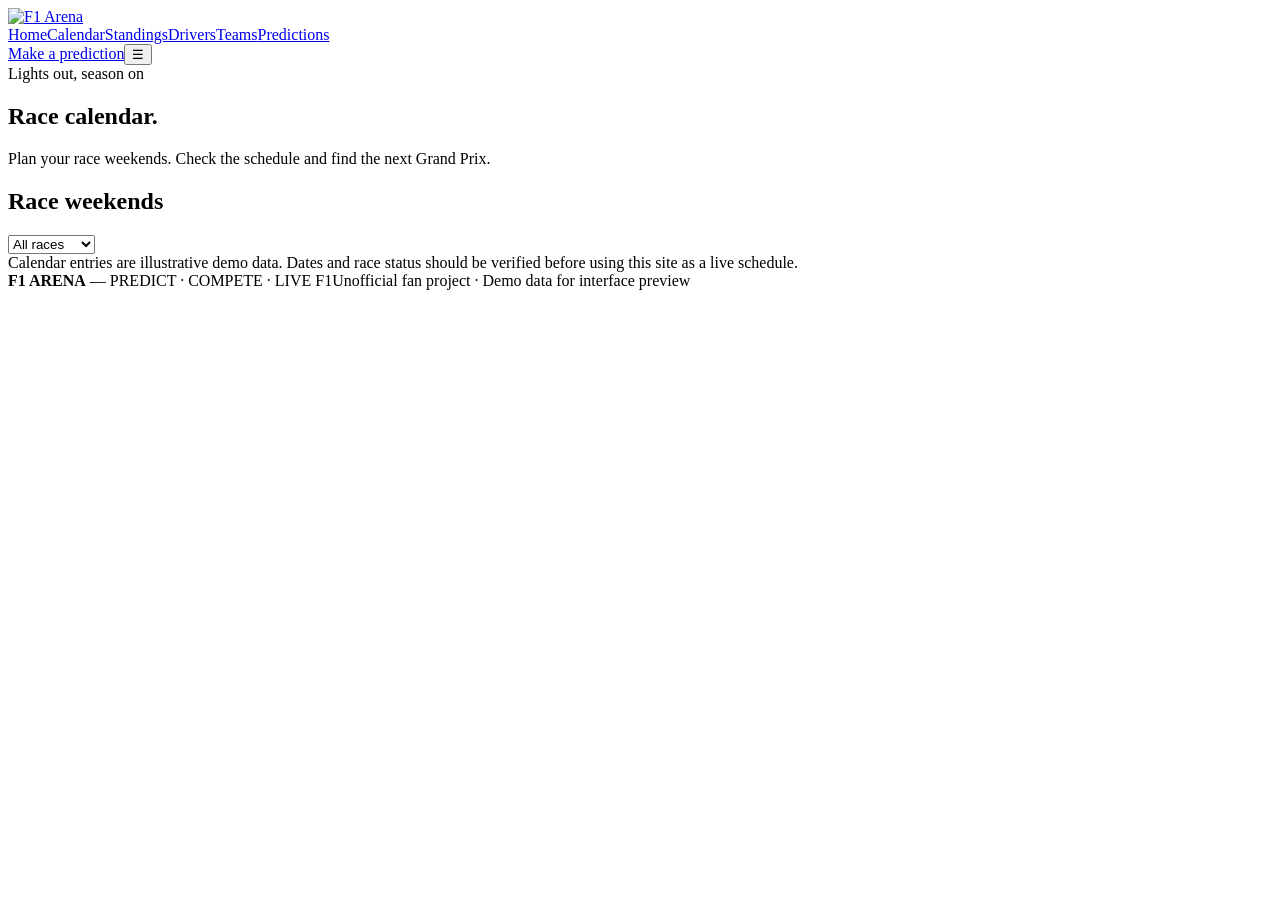
==== calendar.html @ ac56bf63 "Feat: Ajout du site, premier teste" ====
<!doctype html><html lang="en"><head><meta charset="utf-8"><meta name="viewport" content="width=device-width, initial-scale=1"><meta name="theme-color" content="#070707"><title>Calendar | F1 Arena</title><link rel="stylesheet" href="css/style.css"></head><body data-page="calendar"><header class="topbar"><div class="container nav"><a class="brand" href="index.html"><img src="assets/logo-transparent.png" alt="F1 Arena"></a><nav class="navlinks"><a data-page="home" href="index.html">Home</a><a data-page="calendar" href="calendar.html">Calendar</a><a data-page="standings" href="standings.html">Standings</a><a data-page="drivers" href="drivers.html">Drivers</a><a data-page="teams" href="teams.html">Teams</a><a data-page="predictions" href="predictions.html">Predictions</a></nav><a class="btn small" href="predictions.html">Make a prediction</a><button class="menu-toggle" aria-label="Open menu">☰</button></div></header>
<main><section class="page-hero"><div class="container"><div class="eyebrow">Lights out, season on</div><h1 class="page-title">Race calendar<span style="color:var(--red)">.</span></h1><p>Plan your race weekends. Check the schedule and find the next Grand Prix.</p></div></section><section class="section"><div class="container"><div class="section-head"><div><div class="redline"></div><h2>Race weekends</h2></div><select id="race-filter" class="field" aria-label="Filter races"><option value="all">All races</option><option value="upcoming">Upcoming</option><option value="completed">Completed</option></select></div><div class="panel" id="calendar-list"></div><div class="notice">Calendar entries are illustrative demo data. Dates and race status should be verified before using this site as a live schedule.</div></div></section></main><footer class="footer"><div class="container footer-inner"><span><strong>F1 ARENA</strong> — PREDICT · COMPETE · LIVE F1</span><span>Unofficial fan project · Demo data for interface preview</span></div></footer><script src="js/data.js"></script><script src="js/app.js"></script></body></html>
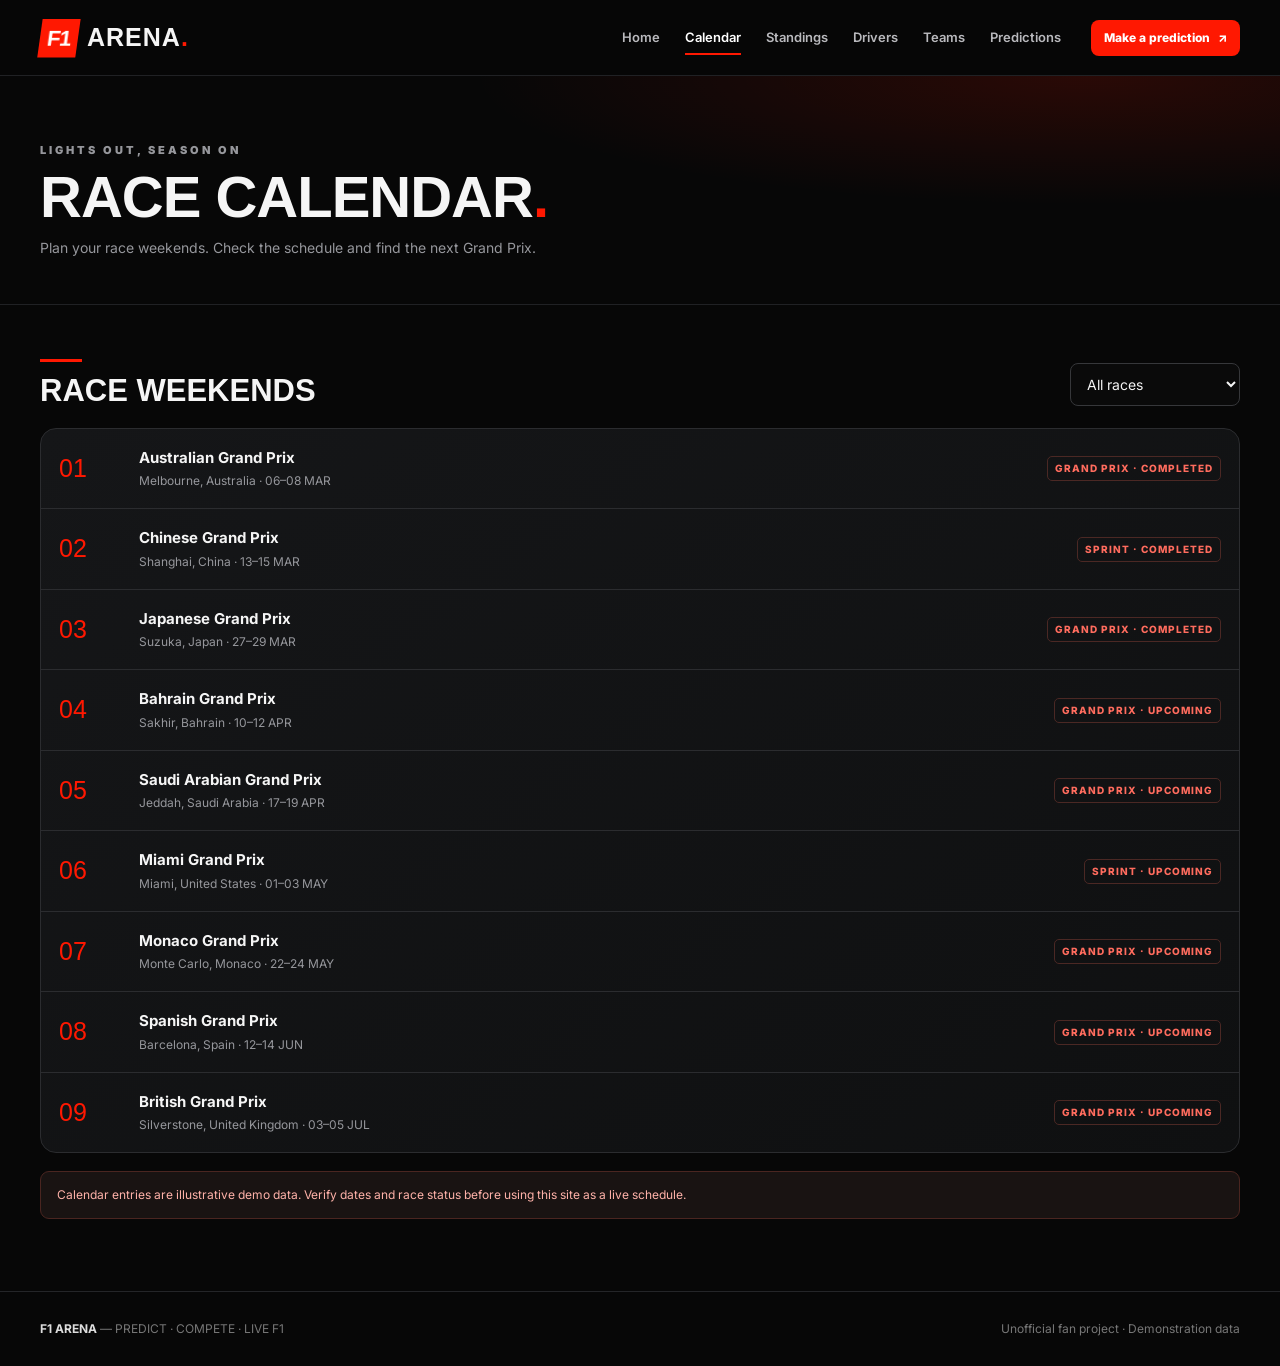
==== commit d8fbc75e: "Feat: Mise a jour du site" ====
--- a/calendar.html
+++ b/calendar.html
@@ -1,2 +1,64 @@
-<!doctype html><html lang="en"><head><meta charset="utf-8"><meta name="viewport" content="width=device-width, initial-scale=1"><meta name="theme-color" content="#070707"><title>Calendar | F1 Arena</title><link rel="stylesheet" href="css/style.css"></head><body data-page="calendar"><header class="topbar"><div class="container nav"><a class="brand" href="index.html"><img src="assets/logo-transparent.png" alt="F1 Arena"></a><nav class="navlinks"><a data-page="home" href="index.html">Home</a><a data-page="calendar" href="calendar.html">Calendar</a><a data-page="standings" href="standings.html">Standings</a><a data-page="drivers" href="drivers.html">Drivers</a><a data-page="teams" href="teams.html">Teams</a><a data-page="predictions" href="predictions.html">Predictions</a></nav><a class="btn small" href="predictions.html">Make a prediction</a><button class="menu-toggle" aria-label="Open menu">☰</button></div></header>
-<main><section class="page-hero"><div class="container"><div class="eyebrow">Lights out, season on</div><h1 class="page-title">Race calendar<span style="color:var(--red)">.</span></h1><p>Plan your race weekends. Check the schedule and find the next Grand Prix.</p></div></section><section class="section"><div class="container"><div class="section-head"><div><div class="redline"></div><h2>Race weekends</h2></div><select id="race-filter" class="field" aria-label="Filter races"><option value="all">All races</option><option value="upcoming">Upcoming</option><option value="completed">Completed</option></select></div><div class="panel" id="calendar-list"></div><div class="notice">Calendar entries are illustrative demo data. Dates and race status should be verified before using this site as a live schedule.</div></div></section></main><footer class="footer"><div class="container footer-inner"><span><strong>F1 ARENA</strong> — PREDICT · COMPETE · LIVE F1</span><span>Unofficial fan project · Demo data for interface preview</span></div></footer><script src="js/data.js"></script><script src="js/app.js"></script></body></html>
+<!doctype html>
+<html lang="en">
+<head>
+    <meta charset="utf-8">
+    <meta name="viewport" content="width=device-width, initial-scale=1">
+    <meta name="theme-color" content="#070707">
+    <title>Calendar | F1 Arena</title>
+    <meta name="description" content="Explore the F1 Arena race calendar.">
+    <link rel="stylesheet" href="css/style.css">
+</head>
+<body data-page="calendar">
+    <header class="topbar">
+        <div class="container nav">
+            <a class="brand" href="index.html" aria-label="F1 Arena home">
+                <span class="brand-mark">F1</span>
+                <span class="brand-name">ARENA<span class="brand-dot">.</span></span>
+            </a>
+            <button class="menu-toggle" type="button" aria-expanded="false" aria-controls="primary-navigation" aria-label="Open navigation">☰</button>
+            <nav class="navlinks" id="primary-navigation" aria-label="Main navigation">
+                <a data-page="home" href="index.html">Home</a>
+                <a data-page="calendar" href="calendar.html">Calendar</a>
+                <a data-page="standings" href="standings.html">Standings</a>
+                <a data-page="drivers" href="drivers.html">Drivers</a>
+                <a data-page="teams" href="teams.html">Teams</a>
+                <a data-page="predictions" href="predictions.html">Predictions</a>
+            </nav>
+            <a class="btn small nav-cta" href="predictions.html">Make a prediction <span aria-hidden="true">↗</span></a>
+        </div>
+    </header>
+    <main>
+        <section class="page-hero"><div class="container">
+            <p class="eyebrow">Lights out, season on</p><h1 class="page-title">Race calendar<span class="title-dot">.</span></h1>
+            <p>Plan your race weekends. Check the schedule and find the next Grand Prix.</p>
+        </div></section>
+        <section class="section"><div class="container">
+            <div class="section-head">
+                <div><div class="redline"></div><h2>Race weekends</h2></div>
+                <label class="visually-hidden" for="race-filter">Filter races</label>
+                <select id="race-filter" class="field"><option value="all">All races</option><option value="upcoming">Upcoming</option><option value="completed">Completed</option></select>
+            </div>
+            <div class="panel calendar-list" id="calendar-list">
+                <article class="calendar-row" data-status="completed"><div class="calendar-round">01</div><div><h3>Australian Grand Prix</h3><p>Melbourne, Australia · 06–08 MAR</p></div><span class="tag">Grand Prix · Completed</span></article>
+                <article class="calendar-row" data-status="completed"><div class="calendar-round">02</div><div><h3>Chinese Grand Prix</h3><p>Shanghai, China · 13–15 MAR</p></div><span class="tag">Sprint · Completed</span></article>
+                <article class="calendar-row" data-status="completed"><div class="calendar-round">03</div><div><h3>Japanese Grand Prix</h3><p>Suzuka, Japan · 27–29 MAR</p></div><span class="tag">Grand Prix · Completed</span></article>
+                <article class="calendar-row" data-status="upcoming"><div class="calendar-round">04</div><div><h3>Bahrain Grand Prix</h3><p>Sakhir, Bahrain · 10–12 APR</p></div><span class="tag">Grand Prix · Upcoming</span></article>
+                <article class="calendar-row" data-status="upcoming"><div class="calendar-round">05</div><div><h3>Saudi Arabian Grand Prix</h3><p>Jeddah, Saudi Arabia · 17–19 APR</p></div><span class="tag">Grand Prix · Upcoming</span></article>
+                <article class="calendar-row" data-status="upcoming"><div class="calendar-round">06</div><div><h3>Miami Grand Prix</h3><p>Miami, United States · 01–03 MAY</p></div><span class="tag">Sprint · Upcoming</span></article>
+                <article class="calendar-row" data-status="upcoming"><div class="calendar-round">07</div><div><h3>Monaco Grand Prix</h3><p>Monte Carlo, Monaco · 22–24 MAY</p></div><span class="tag">Grand Prix · Upcoming</span></article>
+                <article class="calendar-row" data-status="upcoming"><div class="calendar-round">08</div><div><h3>Spanish Grand Prix</h3><p>Barcelona, Spain · 12–14 JUN</p></div><span class="tag">Grand Prix · Upcoming</span></article>
+                <article class="calendar-row" data-status="upcoming"><div class="calendar-round">09</div><div><h3>British Grand Prix</h3><p>Silverstone, United Kingdom · 03–05 JUL</p></div><span class="tag">Grand Prix · Upcoming</span></article>
+            </div>
+            <p class="notice">Calendar entries are illustrative demo data. Verify dates and race status before using this site as a live schedule.</p>
+        </div></section>
+    </main>
+    <footer class="footer">
+        <div class="container footer-inner">
+            <span><strong>F1 ARENA</strong> — PREDICT · COMPETE · LIVE F1</span>
+            <span>Unofficial fan project · Demonstration data</span>
+        </div>
+    </footer>
+    <script src="js/data.js"></script>
+    <script src="js/app.js"></script>
+</body>
+</html>
--- a/css/style.css
+++ b/css/style.css
@@ -0,0 +1,1049 @@
+/* =========================================================
+   F1 ARENA — DESIGN SYSTEM
+   Direction artistique : carbone, rouge course, contraste net
+   CSS écrit manuellement, organisé par composants.
+   ========================================================= */
+
+/* 01. Fondations */
+@import url('https://fonts.googleapis.com/css2?family=Barlow+Condensed:wght@500;600;700;800;900&family=Inter:wght@400;500;600;700;800&display=swap');
+
+:root {
+    --color-red: #ff1801;
+    --color-red-dark: #d91605;
+    --color-background: #070707;
+    --color-surface: #111214;
+    --color-surface-raised: #17181a;
+    --color-border: #2b2c2f;
+    --color-text: #f5f5f5;
+    --color-text-soft: #b8b8bc;
+    --color-muted: #96979c;
+    --color-green: #77e0a0;
+
+    --font-body: 'Inter', Arial, sans-serif;
+    --font-display: 'Barlow Condensed', Impact, sans-serif;
+
+    --radius-small: 8px;
+    --radius-medium: 12px;
+    --radius-large: 16px;
+
+    --content-width: 1200px;
+    --page-gutter: 20px;
+}
+
+/* 02. Reset et styles généraux */
+* {
+    box-sizing: border-box;
+}
+
+html {
+    scroll-behavior: smooth;
+}
+
+body {
+    margin: 0;
+    background: var(--color-background);
+    color: var(--color-text);
+    font-family: var(--font-body);
+    font-size: 14px;
+    line-height: 1.5;
+}
+
+img {
+    display: block;
+    max-width: 100%;
+}
+
+a {
+    color: inherit;
+    text-decoration: none;
+}
+
+button,
+input,
+select,
+textarea {
+    font: inherit;
+}
+
+button,
+.btn {
+    display: inline-flex;
+    align-items: center;
+    justify-content: center;
+    gap: 8px;
+    padding: 12px 17px;
+    border: 1px solid transparent;
+    border-radius: var(--radius-small);
+    background: var(--color-red);
+    color: #fff;
+    font-weight: 800;
+    cursor: pointer;
+    transition: background-color .2s ease, border-color .2s ease, transform .2s ease;
+}
+
+button:hover,
+.btn:hover {
+    background: var(--color-red-dark);
+    transform: translateY(-1px);
+}
+
+button:focus-visible,
+a:focus-visible,
+input:focus-visible,
+select:focus-visible {
+    outline: 2px solid var(--color-red);
+    outline-offset: 3px;
+}
+
+.btn.secondary {
+    border-color: #555;
+    background: transparent;
+    color: #fff;
+}
+
+.btn.secondary:hover {
+    border-color: var(--color-red);
+    background: rgba(255, 24, 1, .08);
+}
+
+.btn.small {
+    padding: 8px 12px;
+    font-size: 12px;
+}
+
+/* 03. Conteneur et navigation */
+.container {
+    width: min(var(--content-width), calc(100% - 2 * var(--page-gutter)));
+    margin-inline: auto;
+}
+
+.topbar {
+    position: sticky;
+    z-index: 20;
+    top: 0;
+    height: 76px;
+    border-bottom: 1px solid #202124;
+    background: rgba(7, 7, 7, .94);
+    backdrop-filter: blur(16px);
+}
+
+.nav {
+    display: flex;
+    align-items: center;
+    gap: 30px;
+    height: 100%;
+}
+
+.brand {
+    display: flex;
+    align-items: center;
+    margin-right: auto;
+}
+
+.brand img {
+    width: 150px;
+    max-height: 48px;
+    object-fit: contain;
+}
+
+.navlinks {
+    display: flex;
+    align-items: center;
+    gap: 25px;
+}
+
+.navlinks a {
+    position: relative;
+    padding-block: 8px;
+    color: #b9b9bd;
+    font-size: 13px;
+    font-weight: 600;
+    transition: color .2s ease;
+}
+
+.navlinks a:hover,
+.navlinks a.active {
+    color: #fff;
+}
+
+.navlinks a.active::after {
+    position: absolute;
+    right: 0;
+    bottom: 0;
+    left: 0;
+    height: 2px;
+    background: var(--color-red);
+    content: '';
+}
+
+.menu-toggle {
+    display: none;
+    padding: 9px 12px;
+    border-color: var(--color-border);
+    background: #1c1d1f;
+}
+
+/* 04. Accueil et grands titres */
+.hero {
+    position: relative;
+    display: flex;
+    align-items: center;
+    min-height: 530px;
+    overflow: hidden;
+    background:
+        radial-gradient(ellipse at 76% 50%, rgba(255, 24, 1, .19), transparent 42%),
+        linear-gradient(115deg, #090909 25%, #141112 70%, #080808);
+}
+
+.hero::after {
+    position: absolute;
+    top: 0;
+    right: -5%;
+    width: 57%;
+    height: 100%;
+    background:
+        linear-gradient(110deg, transparent, rgba(255, 24, 1, .06)),
+        repeating-linear-gradient(
+            135deg,
+            transparent 0 70px,
+            rgba(255, 255, 255, .025) 71px 73px
+        );
+    content: '';
+    transform: skewX(-12deg);
+    pointer-events: none;
+}
+
+.hero-content {
+    position: relative;
+    z-index: 1;
+    max-width: 610px;
+    padding-block: 72px;
+}
+
+.eyebrow {
+    color: var(--color-red);
+    font-size: 11px;
+    font-weight: 900;
+    letter-spacing: 3px;
+    text-transform: uppercase;
+}
+
+.hero h1,
+.page-title {
+    margin: 18px 0;
+    font-family: var(--font-display);
+    font-size: clamp(48px, 7vw, 86px);
+    font-weight: 900;
+    line-height: .92;
+    letter-spacing: -1px;
+    text-transform: uppercase;
+}
+
+.hero h1 span {
+    color: var(--color-red);
+}
+
+.hero p {
+    max-width: 490px;
+    color: var(--color-text-soft);
+    font-size: 15px;
+}
+
+.actions {
+    display: flex;
+    flex-wrap: wrap;
+    gap: 12px;
+    margin-top: 27px;
+}
+
+.hero-stats {
+    display: flex;
+    gap: 34px;
+    margin-top: 42px;
+}
+
+.stat strong {
+    display: block;
+    font-family: var(--font-display);
+    font-size: 28px;
+}
+
+.stat span {
+    color: var(--color-muted);
+    font-size: 10px;
+    letter-spacing: 1.4px;
+    text-transform: uppercase;
+}
+
+.page-hero {
+    padding: 55px 0 32px;
+    border-bottom: 1px solid #202124;
+    background: radial-gradient(ellipse at 85% 0, rgba(255, 24, 1, .14), transparent 40%);
+}
+
+.page-title {
+    margin: 10px 0;
+    font-size: 58px;
+}
+
+.page-hero p {
+    max-width: 620px;
+    color: var(--color-muted);
+}
+
+/* 05. Sections et grilles */
+.section {
+    padding-block: 54px;
+}
+
+.section-head {
+    display: flex;
+    align-items: flex-end;
+    justify-content: space-between;
+    gap: 20px;
+    margin-bottom: 22px;
+}
+
+.section-head h2,
+.panel-title {
+    margin: 0;
+    font-family: var(--font-display);
+    font-size: 31px;
+    font-weight: 800;
+    line-height: 1;
+    text-transform: uppercase;
+}
+
+.section-head p {
+    margin: 8px 0 0;
+    color: var(--color-muted);
+}
+
+.redline {
+    width: 42px;
+    height: 3px;
+    margin-bottom: 13px;
+    background: var(--color-red);
+}
+
+.grid {
+    display: grid;
+    gap: 16px;
+}
+
+.grid.three {
+    grid-template-columns: repeat(3, minmax(0, 1fr));
+}
+
+.grid.two {
+    grid-template-columns: repeat(2, minmax(0, 1fr));
+}
+
+/* 06. Cartes et panneaux */
+.card,
+.panel {
+    overflow: hidden;
+    border: 1px solid var(--color-border);
+    border-radius: var(--radius-large);
+    background: linear-gradient(145deg, #151618, #0f1011);
+}
+
+.card-pad {
+    padding: 22px;
+}
+
+.race-card {
+    position: relative;
+    display: flex;
+    min-height: 210px;
+    flex-direction: column;
+    justify-content: flex-end;
+    padding: 22px;
+    background:
+        linear-gradient(0deg, rgba(0, 0, 0, .95), rgba(0, 0, 0, .1)),
+        radial-gradient(circle at 80% 20%, rgba(255, 24, 1, .28), transparent 36%),
+        #191a1c;
+}
+
+.round {
+    color: var(--color-red);
+    font-size: 10px;
+    font-weight: 900;
+    letter-spacing: 2px;
+}
+
+.race-card h3 {
+    margin: 5px 0;
+    font-family: var(--font-display);
+    font-size: 29px;
+    text-transform: uppercase;
+}
+
+.race-card p {
+    margin: 0;
+    color: #aaa;
+}
+
+.tag {
+    display: inline-block;
+    padding: 4px 7px;
+    border: 1px solid #4b2824;
+    border-radius: 5px;
+    color: #ff6c5e;
+    font-size: 10px;
+    font-weight: 800;
+    letter-spacing: 1px;
+    text-transform: uppercase;
+}
+
+.panel {
+    padding: 22px;
+}
+
+/* 07. Classements et tableaux */
+.table-wrap {
+    overflow-x: auto;
+}
+
+table {
+    width: 100%;
+    border-collapse: collapse;
+    white-space: nowrap;
+}
+
+th {
+    padding: 13px 12px;
+    border-bottom: 1px solid var(--color-border);
+    color: var(--color-muted);
+    font-size: 10px;
+    font-weight: 700;
+    letter-spacing: 1.2px;
+    text-align: left;
+    text-transform: uppercase;
+}
+
+td {
+    padding: 14px 12px;
+    border-bottom: 1px solid #242528;
+    font-size: 13px;
+}
+
+tbody tr:last-child td {
+    border-bottom: 0;
+}
+
+tbody tr:hover {
+    background: #1b1c1f;
+}
+
+.pos {
+    width: 35px;
+    color: #777;
+    font-family: var(--font-display);
+    font-size: 20px;
+    font-weight: 800;
+}
+
+.pos.top {
+    color: var(--color-red);
+}
+
+.driver-cell {
+    display: flex;
+    align-items: center;
+    gap: 11px;
+    font-weight: 700;
+}
+
+.driver-avatar {
+    display: grid;
+    width: 32px;
+    height: 32px;
+    place-items: center;
+    border: 1px solid #4a4a4a;
+    border-radius: 50%;
+    background: linear-gradient(145deg, #333, #151515);
+    color: #fff;
+    font-family: var(--font-display);
+    font-weight: 900;
+}
+
+.team-mark {
+    display: inline-block;
+    width: 3px;
+    height: 23px;
+    margin-right: 8px;
+    border-radius: 3px;
+    background: var(--color-red);
+    vertical-align: middle;
+}
+
+.points {
+    font-weight: 800;
+    text-align: right;
+}
+
+.muted {
+    color: var(--color-muted);
+}
+
+.bar {
+    height: 5px;
+    overflow: hidden;
+    margin-top: 10px;
+    border-radius: 5px;
+    background: #292a2d;
+}
+
+.bar span {
+    display: block;
+    height: 100%;
+    background: var(--color-red);
+}
+
+/* 08. Champs, filtres et formulaires */
+.filters {
+    display: flex;
+    flex-wrap: wrap;
+    gap: 10px;
+    margin: 20px 0;
+}
+
+.field {
+    min-width: 170px;
+    padding: 11px 12px;
+    border: 1px solid #36373a;
+    border-radius: var(--radius-small);
+    outline: none;
+    background: #0a0a0a;
+    color: var(--color-text);
+}
+
+.field:focus {
+    border-color: var(--color-red);
+}
+
+.prediction-form {
+    display: grid;
+    grid-template-columns: repeat(3, minmax(0, 1fr));
+    gap: 14px;
+}
+
+.prediction-field {
+    padding: 15px;
+    border: 1px solid var(--color-border);
+    border-radius: 10px;
+    background: var(--color-surface-raised);
+}
+
+.prediction-field label {
+    display: block;
+    margin-bottom: 10px;
+    font-size: 12px;
+    font-weight: 800;
+}
+
+.prediction-field select {
+    width: 100%;
+    min-width: 0;
+}
+
+.notice {
+    margin: 18px 0;
+    padding: 14px 16px;
+    border: 1px solid #4a2520;
+    border-radius: 9px;
+    background: #191312;
+    color: #ffb2a9;
+    font-size: 12px;
+}
+
+.empty {
+    padding: 35px;
+    color: var(--color-muted);
+    text-align: center;
+}
+
+/* 09. Pilotes et écuries */
+.driver-grid {
+    display: grid;
+    grid-template-columns: repeat(4, minmax(0, 1fr));
+    gap: 14px;
+}
+
+.driver-card {
+    padding: 0;
+}
+
+.driver-top {
+    display: flex;
+    align-items: flex-start;
+    justify-content: space-between;
+    height: 100px;
+    padding: 18px;
+    border-bottom: 3px solid var(--color-red);
+    background:
+        radial-gradient(circle at 80% 30%, rgba(255, 24, 1, .24), transparent 35%),
+        #191a1c;
+}
+
+.driver-number {
+    color: #eee;
+    font-family: var(--font-display);
+    font-size: 48px;
+    font-weight: 900;
+    line-height: 1;
+}
+
+.driver-card h3 {
+    margin: 0;
+    font-family: var(--font-display);
+    font-size: 24px;
+    text-transform: uppercase;
+}
+
+.driver-card .muted {
+    font-size: 12px;
+}
+
+.driver-meta {
+    display: flex;
+    justify-content: space-between;
+    margin-top: 18px;
+    padding-top: 14px;
+    border-top: 1px solid var(--color-border);
+}
+
+.team-grid {
+    display: grid;
+    grid-template-columns: repeat(2, minmax(0, 1fr));
+    gap: 16px;
+}
+
+.team-card {
+    position: relative;
+    padding: 22px;
+}
+
+.team-card::before {
+    position: absolute;
+    top: 0;
+    bottom: 0;
+    left: 0;
+    width: 4px;
+    background: var(--team-color, var(--color-red));
+    content: '';
+}
+
+.team-card h3 {
+    margin: 0;
+    font-family: var(--font-display);
+    font-size: 28px;
+    text-transform: uppercase;
+}
+
+.team-drivers {
+    display: flex;
+    flex-wrap: wrap;
+    gap: 8px;
+    margin: 18px 0;
+}
+
+.pill {
+    padding: 8px 10px;
+    border: 1px solid #333438;
+    border-radius: 7px;
+    color: #ddd;
+    font-size: 12px;
+}
+
+/* 10. Indicateurs, calendrier et pied de page */
+.kpi-grid {
+    display: grid;
+    grid-template-columns: repeat(4, minmax(0, 1fr));
+    gap: 12px;
+}
+
+.kpi {
+    padding: 20px;
+    border: 1px solid var(--color-border);
+    border-radius: var(--radius-medium);
+    background: var(--color-surface);
+}
+
+.kpi strong {
+    display: block;
+    font-family: var(--font-display);
+    font-size: 34px;
+}
+
+.kpi span {
+    color: var(--color-muted);
+    font-size: 10px;
+    letter-spacing: 1px;
+    text-transform: uppercase;
+}
+
+.calendar-row {
+    display: grid;
+    grid-template-columns: 65px 1fr auto;
+    align-items: center;
+    gap: 15px;
+    padding: 18px;
+    border-bottom: 1px solid var(--color-border);
+}
+
+.calendar-row:last-child {
+    border-bottom: 0;
+}
+
+.calendar-round {
+    color: var(--color-red);
+    font-family: var(--font-display);
+    font-size: 25px;
+}
+
+.calendar-row h3 {
+    margin: 0;
+    font-size: 15px;
+}
+
+.calendar-row p {
+    margin: 3px 0 0;
+    color: var(--color-muted);
+    font-size: 12px;
+}
+
+.mobile-only {
+    display: none;
+}
+
+.footer {
+    padding: 28px 0;
+    border-top: 1px solid #242528;
+    color: #777;
+    font-size: 12px;
+}
+
+.footer-inner {
+    display: flex;
+    flex-wrap: wrap;
+    justify-content: space-between;
+    gap: 20px;
+}
+
+.footer strong {
+    color: #ddd;
+}
+
+/* 11. Adaptation tablette */
+@media (max-width: 900px) {
+    .navlinks {
+        gap: 14px;
+    }
+
+    .navlinks a {
+        font-size: 12px;
+    }
+
+    .driver-grid {
+        grid-template-columns: repeat(2, minmax(0, 1fr));
+    }
+
+    .grid.three {
+        grid-template-columns: repeat(2, minmax(0, 1fr));
+    }
+
+    .prediction-form {
+        grid-template-columns: repeat(2, minmax(0, 1fr));
+    }
+
+    .kpi-grid {
+        grid-template-columns: repeat(2, minmax(0, 1fr));
+    }
+}
+
+/* 12. Adaptation mobile */
+@media (max-width: 650px) {
+    :root {
+        --page-gutter: 14px;
+    }
+
+    .topbar {
+        height: 66px;
+    }
+
+    .brand img {
+        width: 125px;
+    }
+
+    .menu-toggle {
+        display: inline-flex;
+    }
+
+    .nav {
+        gap: 12px;
+    }
+
+    .navlinks {
+        position: absolute;
+        top: 65px;
+        right: 0;
+        left: 0;
+        display: none;
+        align-items: stretch;
+        flex-direction: column;
+        gap: 0;
+        padding: 18px 22px;
+        border-bottom: 1px solid var(--color-border);
+        background: #0b0b0b;
+    }
+
+    .navlinks.open {
+        display: flex;
+    }
+
+    .navlinks a {
+        padding: 12px 0;
+        font-size: 14px;
+    }
+
+    .navlinks a.active::after {
+        display: none;
+    }
+
+    .nav .btn {
+        display: none;
+    }
+
+    .hero {
+        min-height: 470px;
+    }
+
+    .hero-content {
+        padding-block: 50px;
+    }
+
+    .hero h1 {
+        font-size: 58px;
+    }
+
+    .hero-stats {
+        gap: 20px;
+    }
+
+    .stat strong {
+        font-size: 24px;
+    }
+
+    .section {
+        padding-block: 38px;
+    }
+
+    .grid.three,
+    .grid.two,
+    .team-grid {
+        grid-template-columns: 1fr;
+    }
+
+    .driver-grid {
+        grid-template-columns: repeat(2, minmax(0, 1fr));
+        gap: 10px;
+    }
+
+    .driver-top {
+        height: 85px;
+        padding: 13px;
+    }
+
+    .driver-number {
+        font-size: 37px;
+    }
+
+    .driver-card .card-pad {
+        padding: 14px;
+    }
+
+    .driver-card h3 {
+        font-size: 20px;
+    }
+
+    .prediction-form {
+        grid-template-columns: 1fr;
+    }
+
+    .page-title {
+        font-size: 48px;
+    }
+
+    .calendar-row {
+        grid-template-columns: 44px 1fr;
+        gap: 10px;
+    }
+
+    .calendar-row .tag {
+        grid-column: 2;
+        justify-self: start;
+    }
+
+    .section-head {
+        align-items: flex-start;
+        flex-direction: column;
+    }
+
+    .kpi-grid {
+        gap: 8px;
+    }
+
+    .kpi {
+        padding: 14px;
+    }
+
+    .kpi strong {
+        font-size: 28px;
+    }
+}
+
+
+/* 13. Ajustements du HTML manuel */
+[hidden] { display: none !important; }
+
+.brand {
+    display: inline-flex;
+    align-items: center;
+    gap: 9px;
+    margin-right: auto;
+    white-space: nowrap;
+}
+.brand-mark {
+    display: grid;
+    width: 38px;
+    height: 38px;
+    place-items: center;
+    transform: skewX(-8deg);
+    background: var(--color-red);
+    color: #fff;
+    font-family: var(--font-display);
+    font-size: 22px;
+    font-weight: 900;
+    letter-spacing: -1px;
+}
+.brand-name {
+    font-family: var(--font-display);
+    font-size: 25px;
+    font-weight: 900;
+    letter-spacing: 1px;
+}
+.brand-dot, .title-dot { color: var(--color-red); }
+.hero-layout {
+    display: flex;
+    align-items: center;
+    justify-content: space-between;
+    gap: 36px;
+}
+.hero-visual {
+    position: relative;
+    display: flex;
+    width: min(40%, 420px);
+    min-height: 330px;
+    flex-direction: column;
+    justify-content: center;
+    overflow: hidden;
+    padding: 30px;
+    border: 1px solid #343436;
+    background:
+        linear-gradient(145deg, rgba(255,24,1,.22), transparent 52%),
+        repeating-linear-gradient(135deg, #141416 0 16px, #191a1c 16px 32px);
+}
+.visual-number {
+    color: rgba(255,255,255,.92);
+    font-family: var(--font-display);
+    font-size: clamp(100px, 18vw, 210px);
+    font-weight: 900;
+    line-height: .8;
+    letter-spacing: -10px;
+}
+.visual-line {
+    width: 100%;
+    height: 5px;
+    margin-top: 30px;
+    background: var(--color-red);
+}
+.hero-visual p {
+    margin: 15px 0 0;
+    font-family: var(--font-display);
+    font-size: 25px;
+    font-weight: 900;
+    letter-spacing: 3px;
+    line-height: 1;
+}
+.section-topless { padding-top: 0; }
+.progress-label {
+    margin-top: 10px !important;
+    font-size: 11px;
+}
+.progress-label strong { color: #fff; }
+.data-note {
+    margin-top: 16px;
+    color: var(--color-muted);
+    font-size: 11px;
+}
+.align-right { text-align: right; }
+.section-head-spaced { margin-top: 40px; }
+.panel-title-spaced { margin-top: 8px; }
+.prediction-actions {
+    display: flex;
+    flex-wrap: wrap;
+    align-items: center;
+    gap: 10px;
+    grid-column: 1 / -1;
+}
+.form-message { margin-top: 16px; }
+.how-step {
+    display: flex;
+    gap: 14px;
+    padding: 18px 0;
+    border-bottom: 1px solid var(--color-border);
+}
+.how-step:last-of-type { margin-bottom: 22px; }
+.step-number {
+    color: var(--color-red);
+    font-family: var(--font-display);
+    font-size: 25px;
+    font-weight: 900;
+}
+.how-step h3 { margin: 0 0 4px; }
+.how-step p { margin: 0; color: var(--color-muted); }
+.visually-hidden {
+    position: absolute;
+    width: 1px;
+    height: 1px;
+    overflow: hidden;
+    clip: rect(0, 0, 0, 0);
+    white-space: nowrap;
+    clip-path: inset(50%);
+}
+.driver-card { border-top: 0; }
+.driver-card .driver-top {
+    border-bottom-color: var(--team-color, var(--color-red));
+    background:
+        radial-gradient(circle at 80% 30%, color-mix(in srgb, var(--team-color, var(--color-red)) 25%, transparent), transparent 35%),
+        #191a1c;
+}
+.driver-team { margin: 0 0 5px; color: var(--color-muted); font-size: 12px; }
+.team-card { padding: 22px; }
+.team-card .eyebrow { margin: 0 0 8px; }
+.calendar-list { padding: 0; }
+.calendar-row[hidden] { display: none !important; }
+
+@media (max-width: 900px) {
+    .hero-visual { width: 35%; min-height: 280px; }
+}
+@media (max-width: 650px) {
+    .hero-layout { display: block; }
+    .hero-visual { display: none; }
+    .brand { gap: 7px; }
+    .brand-mark { width: 33px; height: 33px; font-size: 19px; }
+    .brand-name { font-size: 22px; }
+    .prediction-actions { grid-column: auto; }
+}
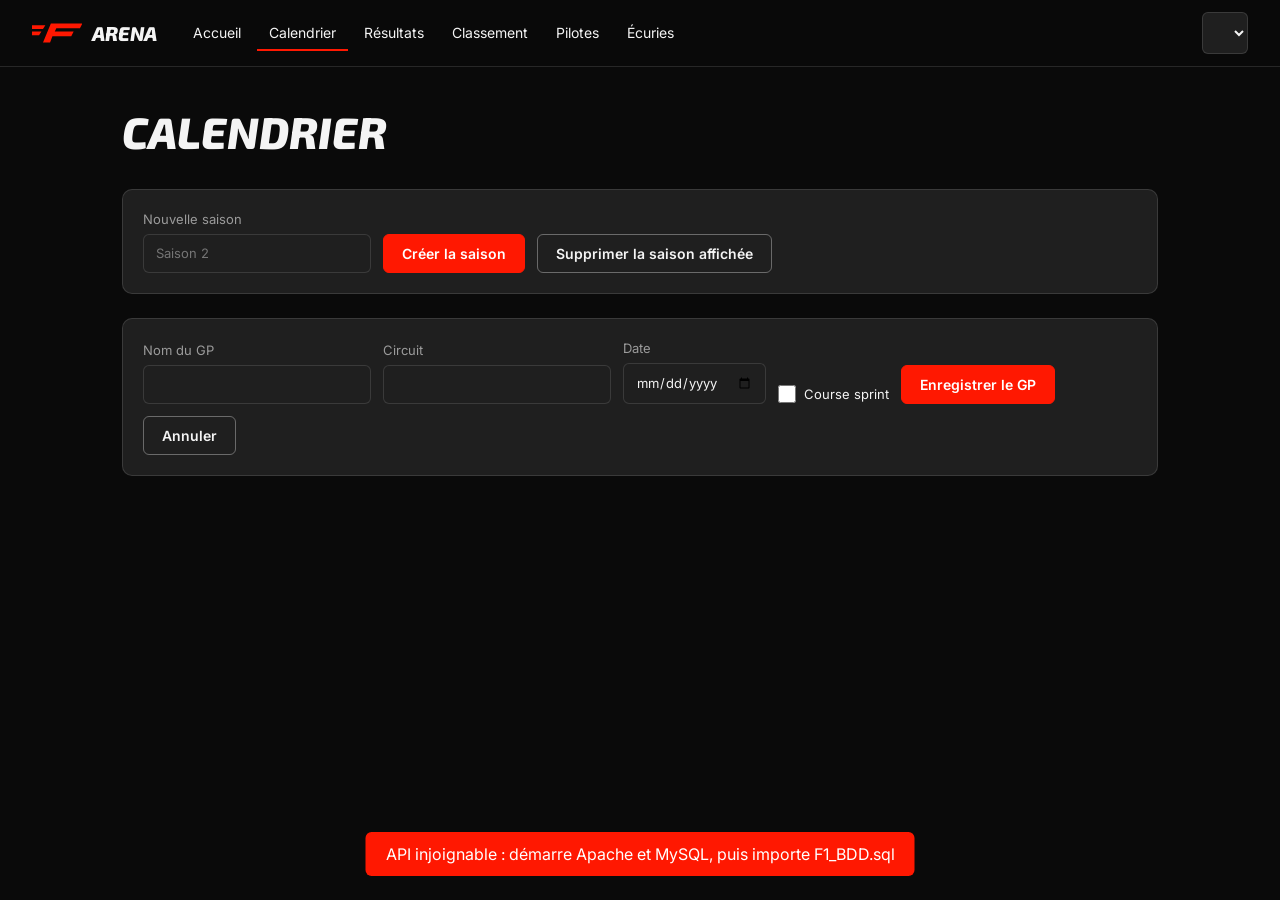
==== commit 519b0986: "Bug: Correction des bug du site" ====
--- a/calendar.html
+++ b/calendar.html
@@ -1,64 +1,5 @@
 <!doctype html>
-<html lang="en">
-<head>
-    <meta charset="utf-8">
-    <meta name="viewport" content="width=device-width, initial-scale=1">
-    <meta name="theme-color" content="#070707">
-    <title>Calendar | F1 Arena</title>
-    <meta name="description" content="Explore the F1 Arena race calendar.">
-    <link rel="stylesheet" href="css/style.css">
-</head>
-<body data-page="calendar">
-    <header class="topbar">
-        <div class="container nav">
-            <a class="brand" href="index.html" aria-label="F1 Arena home">
-                <span class="brand-mark">F1</span>
-                <span class="brand-name">ARENA<span class="brand-dot">.</span></span>
-            </a>
-            <button class="menu-toggle" type="button" aria-expanded="false" aria-controls="primary-navigation" aria-label="Open navigation">☰</button>
-            <nav class="navlinks" id="primary-navigation" aria-label="Main navigation">
-                <a data-page="home" href="index.html">Home</a>
-                <a data-page="calendar" href="calendar.html">Calendar</a>
-                <a data-page="standings" href="standings.html">Standings</a>
-                <a data-page="drivers" href="drivers.html">Drivers</a>
-                <a data-page="teams" href="teams.html">Teams</a>
-                <a data-page="predictions" href="predictions.html">Predictions</a>
-            </nav>
-            <a class="btn small nav-cta" href="predictions.html">Make a prediction <span aria-hidden="true">↗</span></a>
-        </div>
-    </header>
-    <main>
-        <section class="page-hero"><div class="container">
-            <p class="eyebrow">Lights out, season on</p><h1 class="page-title">Race calendar<span class="title-dot">.</span></h1>
-            <p>Plan your race weekends. Check the schedule and find the next Grand Prix.</p>
-        </div></section>
-        <section class="section"><div class="container">
-            <div class="section-head">
-                <div><div class="redline"></div><h2>Race weekends</h2></div>
-                <label class="visually-hidden" for="race-filter">Filter races</label>
-                <select id="race-filter" class="field"><option value="all">All races</option><option value="upcoming">Upcoming</option><option value="completed">Completed</option></select>
-            </div>
-            <div class="panel calendar-list" id="calendar-list">
-                <article class="calendar-row" data-status="completed"><div class="calendar-round">01</div><div><h3>Australian Grand Prix</h3><p>Melbourne, Australia · 06–08 MAR</p></div><span class="tag">Grand Prix · Completed</span></article>
-                <article class="calendar-row" data-status="completed"><div class="calendar-round">02</div><div><h3>Chinese Grand Prix</h3><p>Shanghai, China · 13–15 MAR</p></div><span class="tag">Sprint · Completed</span></article>
-                <article class="calendar-row" data-status="completed"><div class="calendar-round">03</div><div><h3>Japanese Grand Prix</h3><p>Suzuka, Japan · 27–29 MAR</p></div><span class="tag">Grand Prix · Completed</span></article>
-                <article class="calendar-row" data-status="upcoming"><div class="calendar-round">04</div><div><h3>Bahrain Grand Prix</h3><p>Sakhir, Bahrain · 10–12 APR</p></div><span class="tag">Grand Prix · Upcoming</span></article>
-                <article class="calendar-row" data-status="upcoming"><div class="calendar-round">05</div><div><h3>Saudi Arabian Grand Prix</h3><p>Jeddah, Saudi Arabia · 17–19 APR</p></div><span class="tag">Grand Prix · Upcoming</span></article>
-                <article class="calendar-row" data-status="upcoming"><div class="calendar-round">06</div><div><h3>Miami Grand Prix</h3><p>Miami, United States · 01–03 MAY</p></div><span class="tag">Sprint · Upcoming</span></article>
-                <article class="calendar-row" data-status="upcoming"><div class="calendar-round">07</div><div><h3>Monaco Grand Prix</h3><p>Monte Carlo, Monaco · 22–24 MAY</p></div><span class="tag">Grand Prix · Upcoming</span></article>
-                <article class="calendar-row" data-status="upcoming"><div class="calendar-round">08</div><div><h3>Spanish Grand Prix</h3><p>Barcelona, Spain · 12–14 JUN</p></div><span class="tag">Grand Prix · Upcoming</span></article>
-                <article class="calendar-row" data-status="upcoming"><div class="calendar-round">09</div><div><h3>British Grand Prix</h3><p>Silverstone, United Kingdom · 03–05 JUL</p></div><span class="tag">Grand Prix · Upcoming</span></article>
-            </div>
-            <p class="notice">Calendar entries are illustrative demo data. Verify dates and race status before using this site as a live schedule.</p>
-        </div></section>
-    </main>
-    <footer class="footer">
-        <div class="container footer-inner">
-            <span><strong>F1 ARENA</strong> — PREDICT · COMPETE · LIVE F1</span>
-            <span>Unofficial fan project · Demonstration data</span>
-        </div>
-    </footer>
-    <script src="js/data.js"></script>
-    <script src="js/app.js"></script>
-</body>
-</html>
+<html lang="fr"><head><meta charset="utf-8"><meta name="viewport" content="width=device-width,initial-scale=1"><title>Calendrier – Arena</title><link rel="stylesheet" href="css/style.css"></head>
+<body><header id="nav" class="top"></header>
+<main><h1>Calendrier</h1><form class="panel" id="sf"><label>Nouvelle saison<input name="sn" required maxlength="80" placeholder="Saison 2"></label><button>Créer la saison</button><button type="button" class="ghost" id="delSeason">Supprimer la saison affichée</button></form><form class="panel" id="rf"><input type="hidden" name="rid"><label>Nom du GP<input name="nm" required maxlength="120"></label><label>Circuit<input name="circ" maxlength="120"></label><label>Date<input type="date" name="dt" required></label><label class="row"><input type="checkbox" name="spr"> Course sprint</label><button>Enregistrer le GP</button><button type="reset">Annuler</button></form><div id="list"></div></main>
+<script src="js/common.js"></script><script src="js/calendar.js"></script></body></html>
--- a/css/style.css
+++ b/css/style.css
@@ -1,1049 +1,56 @@
-/* =========================================================
-   F1 ARENA — DESIGN SYSTEM
-   Direction artistique : carbone, rouge course, contraste net
-   CSS écrit manuellement, organisé par composants.
-   ========================================================= */
-
-/* 01. Fondations */
-@import url('https://fonts.googleapis.com/css2?family=Barlow+Condensed:wght@500;600;700;800;900&family=Inter:wght@400;500;600;700;800&display=swap');
-
-:root {
-    --color-red: #ff1801;
-    --color-red-dark: #d91605;
-    --color-background: #070707;
-    --color-surface: #111214;
-    --color-surface-raised: #17181a;
-    --color-border: #2b2c2f;
-    --color-text: #f5f5f5;
-    --color-text-soft: #b8b8bc;
-    --color-muted: #96979c;
-    --color-green: #77e0a0;
-
-    --font-body: 'Inter', Arial, sans-serif;
-    --font-display: 'Barlow Condensed', Impact, sans-serif;
-
-    --radius-small: 8px;
-    --radius-medium: 12px;
-    --radius-large: 16px;
-
-    --content-width: 1200px;
-    --page-gutter: 20px;
-}
-
-/* 02. Reset et styles généraux */
-* {
-    box-sizing: border-box;
-}
-
-html {
-    scroll-behavior: smooth;
-}
-
-body {
-    margin: 0;
-    background: var(--color-background);
-    color: var(--color-text);
-    font-family: var(--font-body);
-    font-size: 14px;
-    line-height: 1.5;
-}
-
-img {
-    display: block;
-    max-width: 100%;
-}
-
-a {
-    color: inherit;
-    text-decoration: none;
-}
-
-button,
-input,
-select,
-textarea {
-    font: inherit;
-}
-
-button,
-.btn {
-    display: inline-flex;
-    align-items: center;
-    justify-content: center;
-    gap: 8px;
-    padding: 12px 17px;
-    border: 1px solid transparent;
-    border-radius: var(--radius-small);
-    background: var(--color-red);
-    color: #fff;
-    font-weight: 800;
-    cursor: pointer;
-    transition: background-color .2s ease, border-color .2s ease, transform .2s ease;
-}
-
-button:hover,
-.btn:hover {
-    background: var(--color-red-dark);
-    transform: translateY(-1px);
-}
-
-button:focus-visible,
-a:focus-visible,
-input:focus-visible,
-select:focus-visible {
-    outline: 2px solid var(--color-red);
-    outline-offset: 3px;
-}
-
-.btn.secondary {
-    border-color: #555;
-    background: transparent;
-    color: #fff;
-}
-
-.btn.secondary:hover {
-    border-color: var(--color-red);
-    background: rgba(255, 24, 1, .08);
-}
-
-.btn.small {
-    padding: 8px 12px;
-    font-size: 12px;
-}
-
-/* 03. Conteneur et navigation */
-.container {
-    width: min(var(--content-width), calc(100% - 2 * var(--page-gutter)));
-    margin-inline: auto;
-}
-
-.topbar {
-    position: sticky;
-    z-index: 20;
-    top: 0;
-    height: 76px;
-    border-bottom: 1px solid #202124;
-    background: rgba(7, 7, 7, .94);
-    backdrop-filter: blur(16px);
-}
-
-.nav {
-    display: flex;
-    align-items: center;
-    gap: 30px;
-    height: 100%;
-}
-
-.brand {
-    display: flex;
-    align-items: center;
-    margin-right: auto;
-}
-
-.brand img {
-    width: 150px;
-    max-height: 48px;
-    object-fit: contain;
-}
-
-.navlinks {
-    display: flex;
-    align-items: center;
-    gap: 25px;
-}
-
-.navlinks a {
-    position: relative;
-    padding-block: 8px;
-    color: #b9b9bd;
-    font-size: 13px;
-    font-weight: 600;
-    transition: color .2s ease;
-}
-
-.navlinks a:hover,
-.navlinks a.active {
-    color: #fff;
-}
-
-.navlinks a.active::after {
-    position: absolute;
-    right: 0;
-    bottom: 0;
-    left: 0;
-    height: 2px;
-    background: var(--color-red);
-    content: '';
-}
-
-.menu-toggle {
-    display: none;
-    padding: 9px 12px;
-    border-color: var(--color-border);
-    background: #1c1d1f;
-}
-
-/* 04. Accueil et grands titres */
-.hero {
-    position: relative;
-    display: flex;
-    align-items: center;
-    min-height: 530px;
-    overflow: hidden;
-    background:
-        radial-gradient(ellipse at 76% 50%, rgba(255, 24, 1, .19), transparent 42%),
-        linear-gradient(115deg, #090909 25%, #141112 70%, #080808);
-}
-
-.hero::after {
-    position: absolute;
-    top: 0;
-    right: -5%;
-    width: 57%;
-    height: 100%;
-    background:
-        linear-gradient(110deg, transparent, rgba(255, 24, 1, .06)),
-        repeating-linear-gradient(
-            135deg,
-            transparent 0 70px,
-            rgba(255, 255, 255, .025) 71px 73px
-        );
-    content: '';
-    transform: skewX(-12deg);
-    pointer-events: none;
-}
-
-.hero-content {
-    position: relative;
-    z-index: 1;
-    max-width: 610px;
-    padding-block: 72px;
-}
-
-.eyebrow {
-    color: var(--color-red);
-    font-size: 11px;
-    font-weight: 900;
-    letter-spacing: 3px;
-    text-transform: uppercase;
-}
-
-.hero h1,
-.page-title {
-    margin: 18px 0;
-    font-family: var(--font-display);
-    font-size: clamp(48px, 7vw, 86px);
-    font-weight: 900;
-    line-height: .92;
-    letter-spacing: -1px;
-    text-transform: uppercase;
-}
-
-.hero h1 span {
-    color: var(--color-red);
-}
-
-.hero p {
-    max-width: 490px;
-    color: var(--color-text-soft);
-    font-size: 15px;
-}
-
-.actions {
-    display: flex;
-    flex-wrap: wrap;
-    gap: 12px;
-    margin-top: 27px;
-}
-
-.hero-stats {
-    display: flex;
-    gap: 34px;
-    margin-top: 42px;
-}
-
-.stat strong {
-    display: block;
-    font-family: var(--font-display);
-    font-size: 28px;
-}
-
-.stat span {
-    color: var(--color-muted);
-    font-size: 10px;
-    letter-spacing: 1.4px;
-    text-transform: uppercase;
-}
-
-.page-hero {
-    padding: 55px 0 32px;
-    border-bottom: 1px solid #202124;
-    background: radial-gradient(ellipse at 85% 0, rgba(255, 24, 1, .14), transparent 40%);
-}
-
-.page-title {
-    margin: 10px 0;
-    font-size: 58px;
-}
-
-.page-hero p {
-    max-width: 620px;
-    color: var(--color-muted);
-}
-
-/* 05. Sections et grilles */
-.section {
-    padding-block: 54px;
-}
-
-.section-head {
-    display: flex;
-    align-items: flex-end;
-    justify-content: space-between;
-    gap: 20px;
-    margin-bottom: 22px;
-}
-
-.section-head h2,
-.panel-title {
-    margin: 0;
-    font-family: var(--font-display);
-    font-size: 31px;
-    font-weight: 800;
-    line-height: 1;
-    text-transform: uppercase;
-}
-
-.section-head p {
-    margin: 8px 0 0;
-    color: var(--color-muted);
-}
-
-.redline {
-    width: 42px;
-    height: 3px;
-    margin-bottom: 13px;
-    background: var(--color-red);
-}
-
-.grid {
-    display: grid;
-    gap: 16px;
-}
-
-.grid.three {
-    grid-template-columns: repeat(3, minmax(0, 1fr));
-}
-
-.grid.two {
-    grid-template-columns: repeat(2, minmax(0, 1fr));
-}
-
-/* 06. Cartes et panneaux */
-.card,
-.panel {
-    overflow: hidden;
-    border: 1px solid var(--color-border);
-    border-radius: var(--radius-large);
-    background: linear-gradient(145deg, #151618, #0f1011);
-}
-
-.card-pad {
-    padding: 22px;
-}
-
-.race-card {
-    position: relative;
-    display: flex;
-    min-height: 210px;
-    flex-direction: column;
-    justify-content: flex-end;
-    padding: 22px;
-    background:
-        linear-gradient(0deg, rgba(0, 0, 0, .95), rgba(0, 0, 0, .1)),
-        radial-gradient(circle at 80% 20%, rgba(255, 24, 1, .28), transparent 36%),
-        #191a1c;
-}
-
-.round {
-    color: var(--color-red);
-    font-size: 10px;
-    font-weight: 900;
-    letter-spacing: 2px;
-}
-
-.race-card h3 {
-    margin: 5px 0;
-    font-family: var(--font-display);
-    font-size: 29px;
-    text-transform: uppercase;
-}
-
-.race-card p {
-    margin: 0;
-    color: #aaa;
-}
-
-.tag {
-    display: inline-block;
-    padding: 4px 7px;
-    border: 1px solid #4b2824;
-    border-radius: 5px;
-    color: #ff6c5e;
-    font-size: 10px;
-    font-weight: 800;
-    letter-spacing: 1px;
-    text-transform: uppercase;
-}
-
-.panel {
-    padding: 22px;
-}
-
-/* 07. Classements et tableaux */
-.table-wrap {
-    overflow-x: auto;
-}
-
-table {
-    width: 100%;
-    border-collapse: collapse;
-    white-space: nowrap;
-}
-
-th {
-    padding: 13px 12px;
-    border-bottom: 1px solid var(--color-border);
-    color: var(--color-muted);
-    font-size: 10px;
-    font-weight: 700;
-    letter-spacing: 1.2px;
-    text-align: left;
-    text-transform: uppercase;
-}
-
-td {
-    padding: 14px 12px;
-    border-bottom: 1px solid #242528;
-    font-size: 13px;
-}
-
-tbody tr:last-child td {
-    border-bottom: 0;
-}
-
-tbody tr:hover {
-    background: #1b1c1f;
-}
-
-.pos {
-    width: 35px;
-    color: #777;
-    font-family: var(--font-display);
-    font-size: 20px;
-    font-weight: 800;
-}
-
-.pos.top {
-    color: var(--color-red);
-}
-
-.driver-cell {
-    display: flex;
-    align-items: center;
-    gap: 11px;
-    font-weight: 700;
-}
-
-.driver-avatar {
-    display: grid;
-    width: 32px;
-    height: 32px;
-    place-items: center;
-    border: 1px solid #4a4a4a;
-    border-radius: 50%;
-    background: linear-gradient(145deg, #333, #151515);
-    color: #fff;
-    font-family: var(--font-display);
-    font-weight: 900;
-}
-
-.team-mark {
-    display: inline-block;
-    width: 3px;
-    height: 23px;
-    margin-right: 8px;
-    border-radius: 3px;
-    background: var(--color-red);
-    vertical-align: middle;
-}
-
-.points {
-    font-weight: 800;
-    text-align: right;
-}
-
-.muted {
-    color: var(--color-muted);
-}
-
-.bar {
-    height: 5px;
-    overflow: hidden;
-    margin-top: 10px;
-    border-radius: 5px;
-    background: #292a2d;
-}
-
-.bar span {
-    display: block;
-    height: 100%;
-    background: var(--color-red);
-}
-
-/* 08. Champs, filtres et formulaires */
-.filters {
-    display: flex;
-    flex-wrap: wrap;
-    gap: 10px;
-    margin: 20px 0;
-}
-
-.field {
-    min-width: 170px;
-    padding: 11px 12px;
-    border: 1px solid #36373a;
-    border-radius: var(--radius-small);
-    outline: none;
-    background: #0a0a0a;
-    color: var(--color-text);
-}
-
-.field:focus {
-    border-color: var(--color-red);
-}
-
-.prediction-form {
-    display: grid;
-    grid-template-columns: repeat(3, minmax(0, 1fr));
-    gap: 14px;
-}
-
-.prediction-field {
-    padding: 15px;
-    border: 1px solid var(--color-border);
-    border-radius: 10px;
-    background: var(--color-surface-raised);
-}
-
-.prediction-field label {
-    display: block;
-    margin-bottom: 10px;
-    font-size: 12px;
-    font-weight: 800;
-}
-
-.prediction-field select {
-    width: 100%;
-    min-width: 0;
-}
-
-.notice {
-    margin: 18px 0;
-    padding: 14px 16px;
-    border: 1px solid #4a2520;
-    border-radius: 9px;
-    background: #191312;
-    color: #ffb2a9;
-    font-size: 12px;
-}
-
-.empty {
-    padding: 35px;
-    color: var(--color-muted);
-    text-align: center;
-}
-
-/* 09. Pilotes et écuries */
-.driver-grid {
-    display: grid;
-    grid-template-columns: repeat(4, minmax(0, 1fr));
-    gap: 14px;
-}
-
-.driver-card {
-    padding: 0;
-}
-
-.driver-top {
-    display: flex;
-    align-items: flex-start;
-    justify-content: space-between;
-    height: 100px;
-    padding: 18px;
-    border-bottom: 3px solid var(--color-red);
-    background:
-        radial-gradient(circle at 80% 30%, rgba(255, 24, 1, .24), transparent 35%),
-        #191a1c;
-}
-
-.driver-number {
-    color: #eee;
-    font-family: var(--font-display);
-    font-size: 48px;
-    font-weight: 900;
-    line-height: 1;
-}
-
-.driver-card h3 {
-    margin: 0;
-    font-family: var(--font-display);
-    font-size: 24px;
-    text-transform: uppercase;
-}
-
-.driver-card .muted {
-    font-size: 12px;
-}
-
-.driver-meta {
-    display: flex;
-    justify-content: space-between;
-    margin-top: 18px;
-    padding-top: 14px;
-    border-top: 1px solid var(--color-border);
-}
-
-.team-grid {
-    display: grid;
-    grid-template-columns: repeat(2, minmax(0, 1fr));
-    gap: 16px;
-}
-
-.team-card {
-    position: relative;
-    padding: 22px;
-}
-
-.team-card::before {
-    position: absolute;
-    top: 0;
-    bottom: 0;
-    left: 0;
-    width: 4px;
-    background: var(--team-color, var(--color-red));
-    content: '';
-}
-
-.team-card h3 {
-    margin: 0;
-    font-family: var(--font-display);
-    font-size: 28px;
-    text-transform: uppercase;
-}
-
-.team-drivers {
-    display: flex;
-    flex-wrap: wrap;
-    gap: 8px;
-    margin: 18px 0;
-}
-
-.pill {
-    padding: 8px 10px;
-    border: 1px solid #333438;
-    border-radius: 7px;
-    color: #ddd;
-    font-size: 12px;
-}
-
-/* 10. Indicateurs, calendrier et pied de page */
-.kpi-grid {
-    display: grid;
-    grid-template-columns: repeat(4, minmax(0, 1fr));
-    gap: 12px;
-}
-
-.kpi {
-    padding: 20px;
-    border: 1px solid var(--color-border);
-    border-radius: var(--radius-medium);
-    background: var(--color-surface);
-}
-
-.kpi strong {
-    display: block;
-    font-family: var(--font-display);
-    font-size: 34px;
-}
-
-.kpi span {
-    color: var(--color-muted);
-    font-size: 10px;
-    letter-spacing: 1px;
-    text-transform: uppercase;
-}
-
-.calendar-row {
-    display: grid;
-    grid-template-columns: 65px 1fr auto;
-    align-items: center;
-    gap: 15px;
-    padding: 18px;
-    border-bottom: 1px solid var(--color-border);
-}
-
-.calendar-row:last-child {
-    border-bottom: 0;
-}
-
-.calendar-round {
-    color: var(--color-red);
-    font-family: var(--font-display);
-    font-size: 25px;
-}
-
-.calendar-row h3 {
-    margin: 0;
-    font-size: 15px;
-}
-
-.calendar-row p {
-    margin: 3px 0 0;
-    color: var(--color-muted);
-    font-size: 12px;
-}
-
-.mobile-only {
-    display: none;
-}
-
-.footer {
-    padding: 28px 0;
-    border-top: 1px solid #242528;
-    color: #777;
-    font-size: 12px;
-}
-
-.footer-inner {
-    display: flex;
-    flex-wrap: wrap;
-    justify-content: space-between;
-    gap: 20px;
-}
-
-.footer strong {
-    color: #ddd;
-}
-
-/* 11. Adaptation tablette */
-@media (max-width: 900px) {
-    .navlinks {
-        gap: 14px;
-    }
-
-    .navlinks a {
-        font-size: 12px;
-    }
-
-    .driver-grid {
-        grid-template-columns: repeat(2, minmax(0, 1fr));
-    }
-
-    .grid.three {
-        grid-template-columns: repeat(2, minmax(0, 1fr));
-    }
-
-    .prediction-form {
-        grid-template-columns: repeat(2, minmax(0, 1fr));
-    }
-
-    .kpi-grid {
-        grid-template-columns: repeat(2, minmax(0, 1fr));
-    }
-}
-
-/* 12. Adaptation mobile */
-@media (max-width: 650px) {
-    :root {
-        --page-gutter: 14px;
-    }
-
-    .topbar {
-        height: 66px;
-    }
-
-    .brand img {
-        width: 125px;
-    }
-
-    .menu-toggle {
-        display: inline-flex;
-    }
-
-    .nav {
-        gap: 12px;
-    }
-
-    .navlinks {
-        position: absolute;
-        top: 65px;
-        right: 0;
-        left: 0;
-        display: none;
-        align-items: stretch;
-        flex-direction: column;
-        gap: 0;
-        padding: 18px 22px;
-        border-bottom: 1px solid var(--color-border);
-        background: #0b0b0b;
-    }
-
-    .navlinks.open {
-        display: flex;
-    }
-
-    .navlinks a {
-        padding: 12px 0;
-        font-size: 14px;
-    }
-
-    .navlinks a.active::after {
-        display: none;
-    }
-
-    .nav .btn {
-        display: none;
-    }
-
-    .hero {
-        min-height: 470px;
-    }
-
-    .hero-content {
-        padding-block: 50px;
-    }
-
-    .hero h1 {
-        font-size: 58px;
-    }
-
-    .hero-stats {
-        gap: 20px;
-    }
-
-    .stat strong {
-        font-size: 24px;
-    }
-
-    .section {
-        padding-block: 38px;
-    }
-
-    .grid.three,
-    .grid.two,
-    .team-grid {
-        grid-template-columns: 1fr;
-    }
-
-    .driver-grid {
-        grid-template-columns: repeat(2, minmax(0, 1fr));
-        gap: 10px;
-    }
-
-    .driver-top {
-        height: 85px;
-        padding: 13px;
-    }
-
-    .driver-number {
-        font-size: 37px;
-    }
-
-    .driver-card .card-pad {
-        padding: 14px;
-    }
-
-    .driver-card h3 {
-        font-size: 20px;
-    }
-
-    .prediction-form {
-        grid-template-columns: 1fr;
-    }
-
-    .page-title {
-        font-size: 48px;
-    }
-
-    .calendar-row {
-        grid-template-columns: 44px 1fr;
-        gap: 10px;
-    }
-
-    .calendar-row .tag {
-        grid-column: 2;
-        justify-self: start;
-    }
-
-    .section-head {
-        align-items: flex-start;
-        flex-direction: column;
-    }
-
-    .kpi-grid {
-        gap: 8px;
-    }
-
-    .kpi {
-        padding: 14px;
-    }
-
-    .kpi strong {
-        font-size: 28px;
-    }
-}
-
-
-/* 13. Ajustements du HTML manuel */
-[hidden] { display: none !important; }
-
-.brand {
-    display: inline-flex;
-    align-items: center;
-    gap: 9px;
-    margin-right: auto;
-    white-space: nowrap;
-}
-.brand-mark {
-    display: grid;
-    width: 38px;
-    height: 38px;
-    place-items: center;
-    transform: skewX(-8deg);
-    background: var(--color-red);
-    color: #fff;
-    font-family: var(--font-display);
-    font-size: 22px;
-    font-weight: 900;
-    letter-spacing: -1px;
-}
-.brand-name {
-    font-family: var(--font-display);
-    font-size: 25px;
-    font-weight: 900;
-    letter-spacing: 1px;
-}
-.brand-dot, .title-dot { color: var(--color-red); }
-.hero-layout {
-    display: flex;
-    align-items: center;
-    justify-content: space-between;
-    gap: 36px;
-}
-.hero-visual {
-    position: relative;
-    display: flex;
-    width: min(40%, 420px);
-    min-height: 330px;
-    flex-direction: column;
-    justify-content: center;
-    overflow: hidden;
-    padding: 30px;
-    border: 1px solid #343436;
-    background:
-        linear-gradient(145deg, rgba(255,24,1,.22), transparent 52%),
-        repeating-linear-gradient(135deg, #141416 0 16px, #191a1c 16px 32px);
-}
-.visual-number {
-    color: rgba(255,255,255,.92);
-    font-family: var(--font-display);
-    font-size: clamp(100px, 18vw, 210px);
-    font-weight: 900;
-    line-height: .8;
-    letter-spacing: -10px;
-}
-.visual-line {
-    width: 100%;
-    height: 5px;
-    margin-top: 30px;
-    background: var(--color-red);
-}
-.hero-visual p {
-    margin: 15px 0 0;
-    font-family: var(--font-display);
-    font-size: 25px;
-    font-weight: 900;
-    letter-spacing: 3px;
-    line-height: 1;
-}
-.section-topless { padding-top: 0; }
-.progress-label {
-    margin-top: 10px !important;
-    font-size: 11px;
-}
-.progress-label strong { color: #fff; }
-.data-note {
-    margin-top: 16px;
-    color: var(--color-muted);
-    font-size: 11px;
-}
-.align-right { text-align: right; }
-.section-head-spaced { margin-top: 40px; }
-.panel-title-spaced { margin-top: 8px; }
-.prediction-actions {
-    display: flex;
-    flex-wrap: wrap;
-    align-items: center;
-    gap: 10px;
-    grid-column: 1 / -1;
-}
-.form-message { margin-top: 16px; }
-.how-step {
-    display: flex;
-    gap: 14px;
-    padding: 18px 0;
-    border-bottom: 1px solid var(--color-border);
-}
-.how-step:last-of-type { margin-bottom: 22px; }
-.step-number {
-    color: var(--color-red);
-    font-family: var(--font-display);
-    font-size: 25px;
-    font-weight: 900;
-}
-.how-step h3 { margin: 0 0 4px; }
-.how-step p { margin: 0; color: var(--color-muted); }
-.visually-hidden {
-    position: absolute;
-    width: 1px;
-    height: 1px;
-    overflow: hidden;
-    clip: rect(0, 0, 0, 0);
-    white-space: nowrap;
-    clip-path: inset(50%);
-}
-.driver-card { border-top: 0; }
-.driver-card .driver-top {
-    border-bottom-color: var(--team-color, var(--color-red));
-    background:
-        radial-gradient(circle at 80% 30%, color-mix(in srgb, var(--team-color, var(--color-red)) 25%, transparent), transparent 35%),
-        #191a1c;
-}
-.driver-team { margin: 0 0 5px; color: var(--color-muted); font-size: 12px; }
-.team-card { padding: 22px; }
-.team-card .eyebrow { margin: 0 0 8px; }
-.calendar-list { padding: 0; }
-.calendar-row[hidden] { display: none !important; }
-
-@media (max-width: 900px) {
-    .hero-visual { width: 35%; min-height: 280px; }
-}
-@media (max-width: 650px) {
-    .hero-layout { display: block; }
-    .hero-visual { display: none; }
-    .brand { gap: 7px; }
-    .brand-mark { width: 33px; height: 33px; font-size: 19px; }
-    .brand-name { font-size: 22px; }
-    .prediction-actions { grid-column: auto; }
-}
+@import url('https://fonts.googleapis.com/css2?family=Exo+2:ital,wght@1,800;1,900&family=Inter:wght@400;600&display=swap');
+:root{--red:#FF1801;--carbon:#0A0A0A;--track:#1F1F1F;--neutral:#F4F4F4;--line:#ffffff1f;--mut:#9b9b9b}
+*{box-sizing:border-box;margin:0}
+body{background:var(--carbon);color:var(--neutral);font:16px/1.5 Inter,system-ui,sans-serif;min-height:100vh}
+h1,h2,h3,.brand b,.num,.big{font-family:'Exo 2','Formula',Impact,sans-serif;font-style:italic;font-weight:800;text-transform:uppercase}
+a{color:var(--red)}
+:focus-visible{outline:2px solid var(--red);outline-offset:2px}
+.top{position:sticky;top:0;z-index:5;display:flex;align-items:center;gap:24px;padding:12px 32px;background:#0a0a0aee;backdrop-filter:blur(8px);border-bottom:1px solid var(--line)}
+.brand{display:flex;align-items:center;gap:10px;color:var(--neutral);text-decoration:none;font-size:20px}
+.mark{height:22px;fill:var(--red)}
+.top nav{display:flex;gap:4px;flex:1;overflow-x:auto}
+.top nav a{color:var(--neutral);text-decoration:none;padding:6px 12px;font-size:14px;border-bottom:2px solid transparent;white-space:nowrap}
+.top nav a:hover{color:var(--red)}.top nav a.on{border-color:var(--red)}
+select,input{background:var(--track);color:var(--neutral);border:1px solid var(--line);border-radius:6px;padding:9px 12px;font:inherit;max-width:100%}
+select:focus,input:focus{border-color:var(--red);outline:none}
+input[type=color]{padding:2px;height:40px;width:60px}input[type=checkbox]{accent-color:var(--red);width:18px;height:18px}
+main{max-width:1100px;margin:0 auto;padding:32px}
+main>h1{font-size:clamp(28px,5vw,44px);margin-bottom:24px}
+h2{font-size:18px;margin-bottom:12px}
+.hero{position:relative;overflow:hidden;margin:-32px -32px 32px;padding:96px 48px 72px;background:radial-gradient(ellipse at 85% 30%,#ff180155,transparent 60%),linear-gradient(115deg,transparent 60%,#ff180126 60.2%,transparent 75%),#000}
+.hero::after{content:"";position:absolute;inset:auto 0 0;height:20px;background:conic-gradient(#f4f4f4 25%,#0a0a0a 0 50%,#f4f4f4 0 75%,#0a0a0a 0) 0 0/20px 20px;opacity:.85}
+.hero h1{font-size:clamp(44px,9vw,92px);line-height:.95}.hero p{max-width:46ch;margin:20px 0 28px;color:#d6d6d6}
+.cta{display:flex;gap:12px;flex-wrap:wrap}
+.btn,button{background:var(--red);color:#fff;border:1px solid var(--red);border-radius:6px;padding:10px 18px;font:600 14px Inter,sans-serif;cursor:pointer;text-decoration:none;display:inline-block}
+.btn:hover,button:hover{filter:brightness(1.15)}
+.ghost,button.ghost,.acts button,button[type=reset]{background:transparent;color:var(--neutral);border-color:#ffffff55}
+.acts button.del{color:#ff7a6e;border-color:#ff7a6e55}.small{padding:6px 12px;margin-top:10px}
+.grid3{display:grid;grid-template-columns:repeat(auto-fit,minmax(280px,1fr));gap:16px}
+.panel,.card,form.panel{background:var(--track);border:1px solid var(--line);border-radius:10px;padding:20px}
+form.panel{display:flex;flex-wrap:wrap;gap:12px;align-items:end;margin-bottom:24px}
+form label{display:flex;flex-direction:column;gap:4px;font-size:13px;color:var(--mut)}
+form label.row{flex-direction:row;align-items:center;color:var(--neutral);gap:8px}
+.big{font-size:26px;line-height:1.1}.mut{color:var(--mut)}
+.mini{list-style:none;padding:0}.mini li{display:flex;align-items:center;gap:10px;padding:8px 0;border-top:1px solid var(--line)}
+.mini i{font:italic 800 14px 'Exo 2',sans-serif;color:var(--red);width:16px}.mini span{flex:1}
+em.dot,.mini em{display:inline-block;width:10px;height:10px;border-radius:2px;margin-right:8px;transform:skewX(-20deg)}
+.card{display:flex;align-items:center;gap:16px;margin-bottom:10px;border-left:4px solid var(--c,var(--red))}
+.card>div:nth-child(2){flex:1;min-width:0}.card p{color:var(--mut);font-size:14px}
+.num{font-size:28px;color:var(--red);min-width:44px;text-align:center}
+.bar{width:6px;align-self:stretch;background:var(--c);transform:skewX(-20deg)}
+.acts{display:flex;gap:8px;flex-wrap:wrap}.acts button{padding:6px 12px}
+.tag{background:var(--red);padding:1px 8px;border-radius:3px;font-size:12px;color:#fff}
+.empty{color:var(--mut);padding:16px 0}
+.wrap{overflow-x:auto}table{width:100%;border-collapse:collapse}
+th{text-align:left;font-size:12px;color:var(--mut);font-weight:600;padding:8px 12px;border-bottom:1px solid var(--line)}
+td{padding:12px;border-bottom:1px solid var(--line)}td small{color:var(--mut)}
+tr.r1 td:first-child{color:#ffd24a}tr.r2 td:first-child{color:#c4c9cf}tr.r3 td:first-child{color:#d98a4a}
+tr:hover td{background:#ffffff08}td b{font-family:'Exo 2',sans-serif;font-style:italic;font-size:18px}
+.tabs{display:flex;gap:8px;margin-bottom:16px}.tabs button{background:transparent;border-color:var(--line);color:var(--mut)}
+.tabs button.on{color:#fff;border-color:var(--red);background:#ff180122}
+.pos-grid{display:grid;grid-template-columns:repeat(auto-fill,minmax(230px,1fr));gap:10px;margin:16px 0}
+.pos{display:flex;flex-direction:row!important;align-items:center;gap:10px}.pos span{font:italic 800 16px 'Exo 2',sans-serif;color:var(--red);width:34px}.pos select{flex:1}
+section.block{margin-top:40px}#toast{position:fixed;bottom:24px;left:50%;transform:translate(-50%,20px);background:var(--neutral);color:#000;padding:10px 20px;border-radius:6px;opacity:0;pointer-events:none;transition:.2s;z-index:9}
+#toast.show{opacity:1;transform:translate(-50%,0)}#toast.bad{background:var(--red);color:#fff}
+@media(max-width:700px){.top{padding:10px 16px;flex-wrap:wrap;gap:8px}main{padding:20px 16px}.hero{margin:-20px -16px 24px;padding:56px 20px 48px}.card{flex-wrap:wrap}}
+@media(prefers-reduced-motion:reduce){*{transition:none!important}}
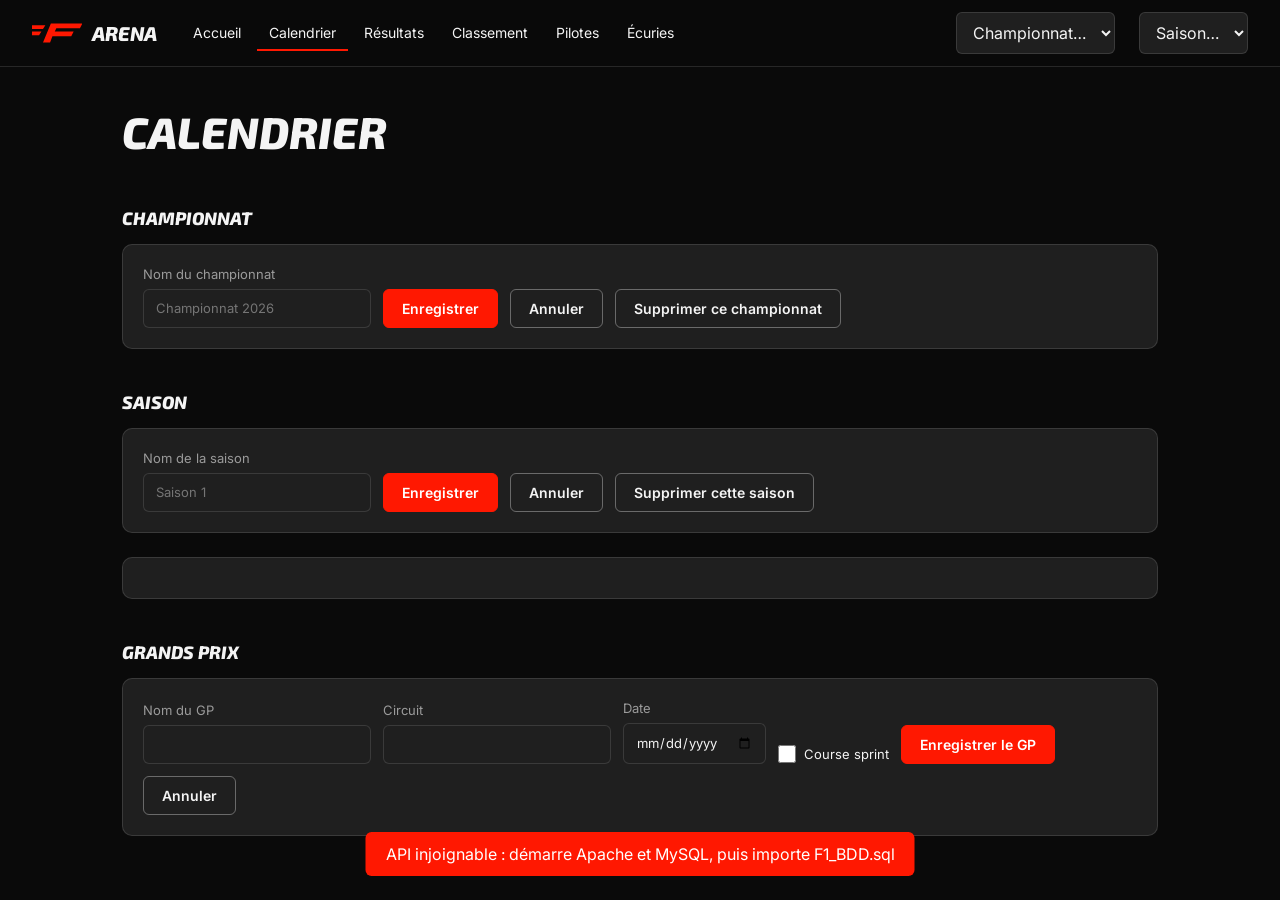
==== commit c6d208ba: "feat: add championship season management" ====
--- a/calendar.html
+++ b/calendar.html
@@ -1,5 +1 @@
-<!doctype html>
-<html lang="fr"><head><meta charset="utf-8"><meta name="viewport" content="width=device-width,initial-scale=1"><title>Calendrier – Arena</title><link rel="stylesheet" href="css/style.css"></head>
-<body><header id="nav" class="top"></header>
-<main><h1>Calendrier</h1><form class="panel" id="sf"><label>Nouvelle saison<input name="sn" required maxlength="80" placeholder="Saison 2"></label><button>Créer la saison</button><button type="button" class="ghost" id="delSeason">Supprimer la saison affichée</button></form><form class="panel" id="rf"><input type="hidden" name="rid"><label>Nom du GP<input name="nm" required maxlength="120"></label><label>Circuit<input name="circ" maxlength="120"></label><label>Date<input type="date" name="dt" required></label><label class="row"><input type="checkbox" name="spr"> Course sprint</label><button>Enregistrer le GP</button><button type="reset">Annuler</button></form><div id="list"></div></main>
-<script src="js/common.js"></script><script src="js/calendar.js"></script></body></html>
+<!doctype html><html lang="fr"><head><meta charset="utf-8"><meta name="viewport" content="width=device-width,initial-scale=1"><title>Calendrier – Arena</title><link rel="stylesheet" href="css/style.css"></head><body><header id="nav" class="top"></header><main><h1>Calendrier</h1><section class="block"><h2>Championnat</h2><form class="panel" id="cf"><input type="hidden" name="rid"><label>Nom du championnat<input name="nm" required maxlength="80" placeholder="Championnat 2026"></label><button>Enregistrer</button><button type="reset">Annuler</button><button type="button" class="ghost" id="delChamp">Supprimer ce championnat</button></form></section><section class="block"><h2>Saison</h2><form class="panel" id="sf"><input type="hidden" name="rid"><label>Nom de la saison<input name="sn" required maxlength="80" placeholder="Saison 1"></label><button>Enregistrer</button><button type="reset">Annuler</button><button type="button" class="ghost" id="delSeason">Supprimer cette saison</button></form><div class="panel" id="copyBox"></div></section><section class="block"><h2>Grands Prix</h2><form class="panel" id="rf"><input type="hidden" name="rid"><label>Nom du GP<input name="nm" required maxlength="120"></label><label>Circuit<input name="circ" maxlength="120"></label><label>Date<input type="date" name="dt" required></label><label class="row"><input type="checkbox" name="spr">Course sprint</label><button>Enregistrer le GP</button><button type="reset">Annuler</button></form><div id="list"></div></section></main><script src="js/common.js"></script><script src="js/calendar.js"></script></body></html>
--- a/css/style.css
+++ b/css/style.css
@@ -1,56 +1,407 @@
 @import url('https://fonts.googleapis.com/css2?family=Exo+2:ital,wght@1,800;1,900&family=Inter:wght@400;600&display=swap');
-:root{--red:#FF1801;--carbon:#0A0A0A;--track:#1F1F1F;--neutral:#F4F4F4;--line:#ffffff1f;--mut:#9b9b9b}
-*{box-sizing:border-box;margin:0}
-body{background:var(--carbon);color:var(--neutral);font:16px/1.5 Inter,system-ui,sans-serif;min-height:100vh}
-h1,h2,h3,.brand b,.num,.big{font-family:'Exo 2','Formula',Impact,sans-serif;font-style:italic;font-weight:800;text-transform:uppercase}
-a{color:var(--red)}
-:focus-visible{outline:2px solid var(--red);outline-offset:2px}
-.top{position:sticky;top:0;z-index:5;display:flex;align-items:center;gap:24px;padding:12px 32px;background:#0a0a0aee;backdrop-filter:blur(8px);border-bottom:1px solid var(--line)}
-.brand{display:flex;align-items:center;gap:10px;color:var(--neutral);text-decoration:none;font-size:20px}
-.mark{height:22px;fill:var(--red)}
-.top nav{display:flex;gap:4px;flex:1;overflow-x:auto}
-.top nav a{color:var(--neutral);text-decoration:none;padding:6px 12px;font-size:14px;border-bottom:2px solid transparent;white-space:nowrap}
-.top nav a:hover{color:var(--red)}.top nav a.on{border-color:var(--red)}
-select,input{background:var(--track);color:var(--neutral);border:1px solid var(--line);border-radius:6px;padding:9px 12px;font:inherit;max-width:100%}
-select:focus,input:focus{border-color:var(--red);outline:none}
-input[type=color]{padding:2px;height:40px;width:60px}input[type=checkbox]{accent-color:var(--red);width:18px;height:18px}
-main{max-width:1100px;margin:0 auto;padding:32px}
-main>h1{font-size:clamp(28px,5vw,44px);margin-bottom:24px}
-h2{font-size:18px;margin-bottom:12px}
-.hero{position:relative;overflow:hidden;margin:-32px -32px 32px;padding:96px 48px 72px;background:radial-gradient(ellipse at 85% 30%,#ff180155,transparent 60%),linear-gradient(115deg,transparent 60%,#ff180126 60.2%,transparent 75%),#000}
-.hero::after{content:"";position:absolute;inset:auto 0 0;height:20px;background:conic-gradient(#f4f4f4 25%,#0a0a0a 0 50%,#f4f4f4 0 75%,#0a0a0a 0) 0 0/20px 20px;opacity:.85}
-.hero h1{font-size:clamp(44px,9vw,92px);line-height:.95}.hero p{max-width:46ch;margin:20px 0 28px;color:#d6d6d6}
-.cta{display:flex;gap:12px;flex-wrap:wrap}
-.btn,button{background:var(--red);color:#fff;border:1px solid var(--red);border-radius:6px;padding:10px 18px;font:600 14px Inter,sans-serif;cursor:pointer;text-decoration:none;display:inline-block}
-.btn:hover,button:hover{filter:brightness(1.15)}
-.ghost,button.ghost,.acts button,button[type=reset]{background:transparent;color:var(--neutral);border-color:#ffffff55}
-.acts button.del{color:#ff7a6e;border-color:#ff7a6e55}.small{padding:6px 12px;margin-top:10px}
-.grid3{display:grid;grid-template-columns:repeat(auto-fit,minmax(280px,1fr));gap:16px}
-.panel,.card,form.panel{background:var(--track);border:1px solid var(--line);border-radius:10px;padding:20px}
-form.panel{display:flex;flex-wrap:wrap;gap:12px;align-items:end;margin-bottom:24px}
-form label{display:flex;flex-direction:column;gap:4px;font-size:13px;color:var(--mut)}
-form label.row{flex-direction:row;align-items:center;color:var(--neutral);gap:8px}
-.big{font-size:26px;line-height:1.1}.mut{color:var(--mut)}
-.mini{list-style:none;padding:0}.mini li{display:flex;align-items:center;gap:10px;padding:8px 0;border-top:1px solid var(--line)}
-.mini i{font:italic 800 14px 'Exo 2',sans-serif;color:var(--red);width:16px}.mini span{flex:1}
-em.dot,.mini em{display:inline-block;width:10px;height:10px;border-radius:2px;margin-right:8px;transform:skewX(-20deg)}
-.card{display:flex;align-items:center;gap:16px;margin-bottom:10px;border-left:4px solid var(--c,var(--red))}
-.card>div:nth-child(2){flex:1;min-width:0}.card p{color:var(--mut);font-size:14px}
-.num{font-size:28px;color:var(--red);min-width:44px;text-align:center}
-.bar{width:6px;align-self:stretch;background:var(--c);transform:skewX(-20deg)}
-.acts{display:flex;gap:8px;flex-wrap:wrap}.acts button{padding:6px 12px}
-.tag{background:var(--red);padding:1px 8px;border-radius:3px;font-size:12px;color:#fff}
-.empty{color:var(--mut);padding:16px 0}
-.wrap{overflow-x:auto}table{width:100%;border-collapse:collapse}
-th{text-align:left;font-size:12px;color:var(--mut);font-weight:600;padding:8px 12px;border-bottom:1px solid var(--line)}
-td{padding:12px;border-bottom:1px solid var(--line)}td small{color:var(--mut)}
-tr.r1 td:first-child{color:#ffd24a}tr.r2 td:first-child{color:#c4c9cf}tr.r3 td:first-child{color:#d98a4a}
-tr:hover td{background:#ffffff08}td b{font-family:'Exo 2',sans-serif;font-style:italic;font-size:18px}
-.tabs{display:flex;gap:8px;margin-bottom:16px}.tabs button{background:transparent;border-color:var(--line);color:var(--mut)}
-.tabs button.on{color:#fff;border-color:var(--red);background:#ff180122}
-.pos-grid{display:grid;grid-template-columns:repeat(auto-fill,minmax(230px,1fr));gap:10px;margin:16px 0}
-.pos{display:flex;flex-direction:row!important;align-items:center;gap:10px}.pos span{font:italic 800 16px 'Exo 2',sans-serif;color:var(--red);width:34px}.pos select{flex:1}
-section.block{margin-top:40px}#toast{position:fixed;bottom:24px;left:50%;transform:translate(-50%,20px);background:var(--neutral);color:#000;padding:10px 20px;border-radius:6px;opacity:0;pointer-events:none;transition:.2s;z-index:9}
-#toast.show{opacity:1;transform:translate(-50%,0)}#toast.bad{background:var(--red);color:#fff}
-@media(max-width:700px){.top{padding:10px 16px;flex-wrap:wrap;gap:8px}main{padding:20px 16px}.hero{margin:-20px -16px 24px;padding:56px 20px 48px}.card{flex-wrap:wrap}}
-@media(prefers-reduced-motion:reduce){*{transition:none!important}}
+:root{
+  --red:#FF1801;
+  --carbon:#0A0A0A;
+  --track:#1F1F1F;
+  --neutral:#F4F4F4;
+  --line:#ffffff1f;
+  --mut:#9b9b9b
+}
+*{
+  box-sizing:border-box;
+  margin:0
+}
+body{
+  background:var(--carbon);
+  color:var(--neutral);
+  font:16px/1.5 Inter,system-ui,sans-serif;
+  min-height:100vh
+}
+h1,h2,h3,.brand b,.num,.big{
+  font-family:'Exo 2','Formula',Impact,sans-serif;
+  font-style:italic;
+  font-weight:800;
+  text-transform:uppercase
+}
+a{
+  color:var(--red)
+}
+:focus-visible{
+  outline:2px solid var(--red);
+  outline-offset:2px
+}
+.top{
+  position:sticky;
+  top:0;
+  z-index:5;
+  display:flex;
+  align-items:center;
+  gap:24px;
+  padding:12px 32px;
+  background:#0a0a0aee;
+  backdrop-filter:blur(8px);
+  border-bottom:1px solid var(--line)
+}
+.brand{
+  display:flex;
+  align-items:center;
+  gap:10px;
+  color:var(--neutral);
+  text-decoration:none;
+  font-size:20px
+}
+.mark{
+  height:22px;
+  fill:var(--red)
+}
+.top nav{
+  display:flex;
+  gap:4px;
+  flex:1;
+  overflow-x:auto
+}
+.top nav a{
+  color:var(--neutral);
+  text-decoration:none;
+  padding:6px 12px;
+  font-size:14px;
+  border-bottom:2px solid transparent;
+  white-space:nowrap
+}
+.top nav a:hover{
+  color:var(--red)
+}
+.top nav a.on{
+  border-color:var(--red)
+}
+select,input{
+  background:var(--track);
+  color:var(--neutral);
+  border:1px solid var(--line);
+  border-radius:6px;
+  padding:9px 12px;
+  font:inherit;
+  max-width:100%
+}
+select:focus,input:focus{
+  border-color:var(--red);
+  outline:none
+}
+input[type=color]{
+  padding:2px;
+  height:40px;
+  width:60px
+}
+input[type=checkbox]{
+  accent-color:var(--red);
+  width:18px;
+  height:18px
+}
+main{
+  max-width:1100px;
+  margin:0 auto;
+  padding:32px
+}
+main>h1{
+  font-size:clamp(28px,5vw,44px);
+  margin-bottom:24px
+}
+h2{
+  font-size:18px;
+  margin-bottom:12px
+}
+.hero{
+  position:relative;
+  overflow:hidden;
+  margin:-32px -32px 32px;
+  padding:96px 48px 72px;
+  background:radial-gradient(ellipse at 85% 30%,#ff180155,transparent 60%),linear-gradient(115deg,transparent 60%,#ff180126 60.2%,transparent 75%),#000
+}
+.hero::after{
+  content:"";
+  position:absolute;
+  inset:auto 0 0;
+  height:20px;
+  background:conic-gradient(#f4f4f4 25%,#0a0a0a 0 50%,#f4f4f4 0 75%,#0a0a0a 0) 0 0/20px 20px;
+  opacity:.85
+}
+.hero h1{
+  font-size:clamp(44px,9vw,92px);
+  line-height:.95
+}
+.hero p{
+  max-width:46ch;
+  margin:20px 0 28px;
+  color:#d6d6d6
+}
+.cta{
+  display:flex;
+  gap:12px;
+  flex-wrap:wrap
+}
+.btn,button{
+  background:var(--red);
+  color:#fff;
+  border:1px solid var(--red);
+  border-radius:6px;
+  padding:10px 18px;
+  font:600 14px Inter,sans-serif;
+  cursor:pointer;
+  text-decoration:none;
+  display:inline-block
+}
+.btn:hover,button:hover{
+  filter:brightness(1.15)
+}
+.ghost,button.ghost,.acts button,button[type=reset]{
+  background:transparent;
+  color:var(--neutral);
+  border-color:#ffffff55
+}
+.acts button.del{
+  color:#ff7a6e;
+  border-color:#ff7a6e55
+}
+.small{
+  padding:6px 12px;
+  margin-top:10px
+}
+.grid3{
+  display:grid;
+  grid-template-columns:repeat(auto-fit,minmax(280px,1fr));
+  gap:16px
+}
+.panel,.card,form.panel{
+  background:var(--track);
+  border:1px solid var(--line);
+  border-radius:10px;
+  padding:20px
+}
+form.panel{
+  display:flex;
+  flex-wrap:wrap;
+  gap:12px;
+  align-items:end;
+  margin-bottom:24px
+}
+form label{
+  display:flex;
+  flex-direction:column;
+  gap:4px;
+  font-size:13px;
+  color:var(--mut)
+}
+form label.row{
+  flex-direction:row;
+  align-items:center;
+  color:var(--neutral);
+  gap:8px
+}
+.big{
+  font-size:26px;
+  line-height:1.1
+}
+.mut{
+  color:var(--mut)
+}
+.mini{
+  list-style:none;
+  padding:0
+}
+.mini li{
+  display:flex;
+  align-items:center;
+  gap:10px;
+  padding:8px 0;
+  border-top:1px solid var(--line)
+}
+.mini i{
+  font:italic 800 14px 'Exo 2',sans-serif;
+  color:var(--red);
+  width:16px
+}
+.mini span{
+  flex:1
+}
+em.dot,.mini em{
+  display:inline-block;
+  width:10px;
+  height:10px;
+  border-radius:2px;
+  margin-right:8px;
+  transform:skewX(-20deg)
+}
+.card{
+  display:flex;
+  align-items:center;
+  gap:16px;
+  margin-bottom:10px;
+  border-left:4px solid var(--c,var(--red))
+}
+.card>div:nth-child(2){
+  flex:1;
+  min-width:0
+}
+.card p{
+  color:var(--mut);
+  font-size:14px
+}
+.num{
+  font-size:28px;
+  color:var(--red);
+  min-width:44px;
+  text-align:center
+}
+.bar{
+  width:6px;
+  align-self:stretch;
+  background:var(--c);
+  transform:skewX(-20deg)
+}
+.acts{
+  display:flex;
+  gap:8px;
+  flex-wrap:wrap
+}
+.acts button{
+  padding:6px 12px
+}
+.tag{
+  background:var(--red);
+  padding:1px 8px;
+  border-radius:3px;
+  font-size:12px;
+  color:#fff
+}
+.empty{
+  color:var(--mut);
+  padding:16px 0
+}
+.wrap{
+  overflow-x:auto
+}
+table{
+  width:100%;
+  border-collapse:collapse
+}
+th{
+  text-align:left;
+  font-size:12px;
+  color:var(--mut);
+  font-weight:600;
+  padding:8px 12px;
+  border-bottom:1px solid var(--line)
+}
+td{
+  padding:12px;
+  border-bottom:1px solid var(--line)
+}
+td small{
+  color:var(--mut)
+}
+tr.r1 td:first-child{
+  color:#ffd24a
+}
+tr.r2 td:first-child{
+  color:#c4c9cf
+}
+tr.r3 td:first-child{
+  color:#d98a4a
+}
+tr:hover td{
+  background:#ffffff08
+}
+td b{
+  font-family:'Exo 2',sans-serif;
+  font-style:italic;
+  font-size:18px
+}
+.tabs{
+  display:flex;
+  gap:8px;
+  margin-bottom:16px
+}
+.tabs button{
+  background:transparent;
+  border-color:var(--line);
+  color:var(--mut)
+}
+.tabs button.on{
+  color:#fff;
+  border-color:var(--red);
+  background:#ff180122
+}
+.pos-grid{
+  display:grid;
+  grid-template-columns:repeat(auto-fill,minmax(230px,1fr));
+  gap:10px;
+  margin:16px 0
+}
+.pos{
+  display:flex;
+  flex-direction:row!important;
+  align-items:center;
+  gap:10px
+}
+.pos span{
+  font:italic 800 16px 'Exo 2',sans-serif;
+  color:var(--red);
+  width:34px
+}
+.pos select{
+  flex:1
+}
+section.block{
+  margin-top:40px
+}
+.title-note{
+  margin:0 0 16px;
+  padding:10px 14px;
+  border-left:3px solid var(--red);
+  background:#ff180116;
+  color:#ddd
+}
+#toast{
+  position:fixed;
+  bottom:24px;
+  left:50%;
+  transform:translate(-50%,20px);
+  background:var(--neutral);
+  color:#000;
+  padding:10px 20px;
+  border-radius:6px;
+  opacity:0;
+  pointer-events:none;
+  transition:.2s;
+  z-index:9
+}
+#toast.show{
+  opacity:1;
+  transform:translate(-50%,0)
+}
+#toast.bad{
+  background:var(--red);
+  color:#fff
+}
+@media(max-width:700px){
+  .top{
+    padding:10px 16px;
+    flex-wrap:wrap;
+    gap:8px
+  }
+  main{
+    padding:20px 16px
+  }
+  .hero{
+    margin:-20px -16px 24px;
+    padding:56px 20px 48px
+  }
+  .card{
+    flex-wrap:wrap
+  }
+}
+@media(prefers-reduced-motion:reduce){
+  *{
+    transition:none!important
+  }
+}
